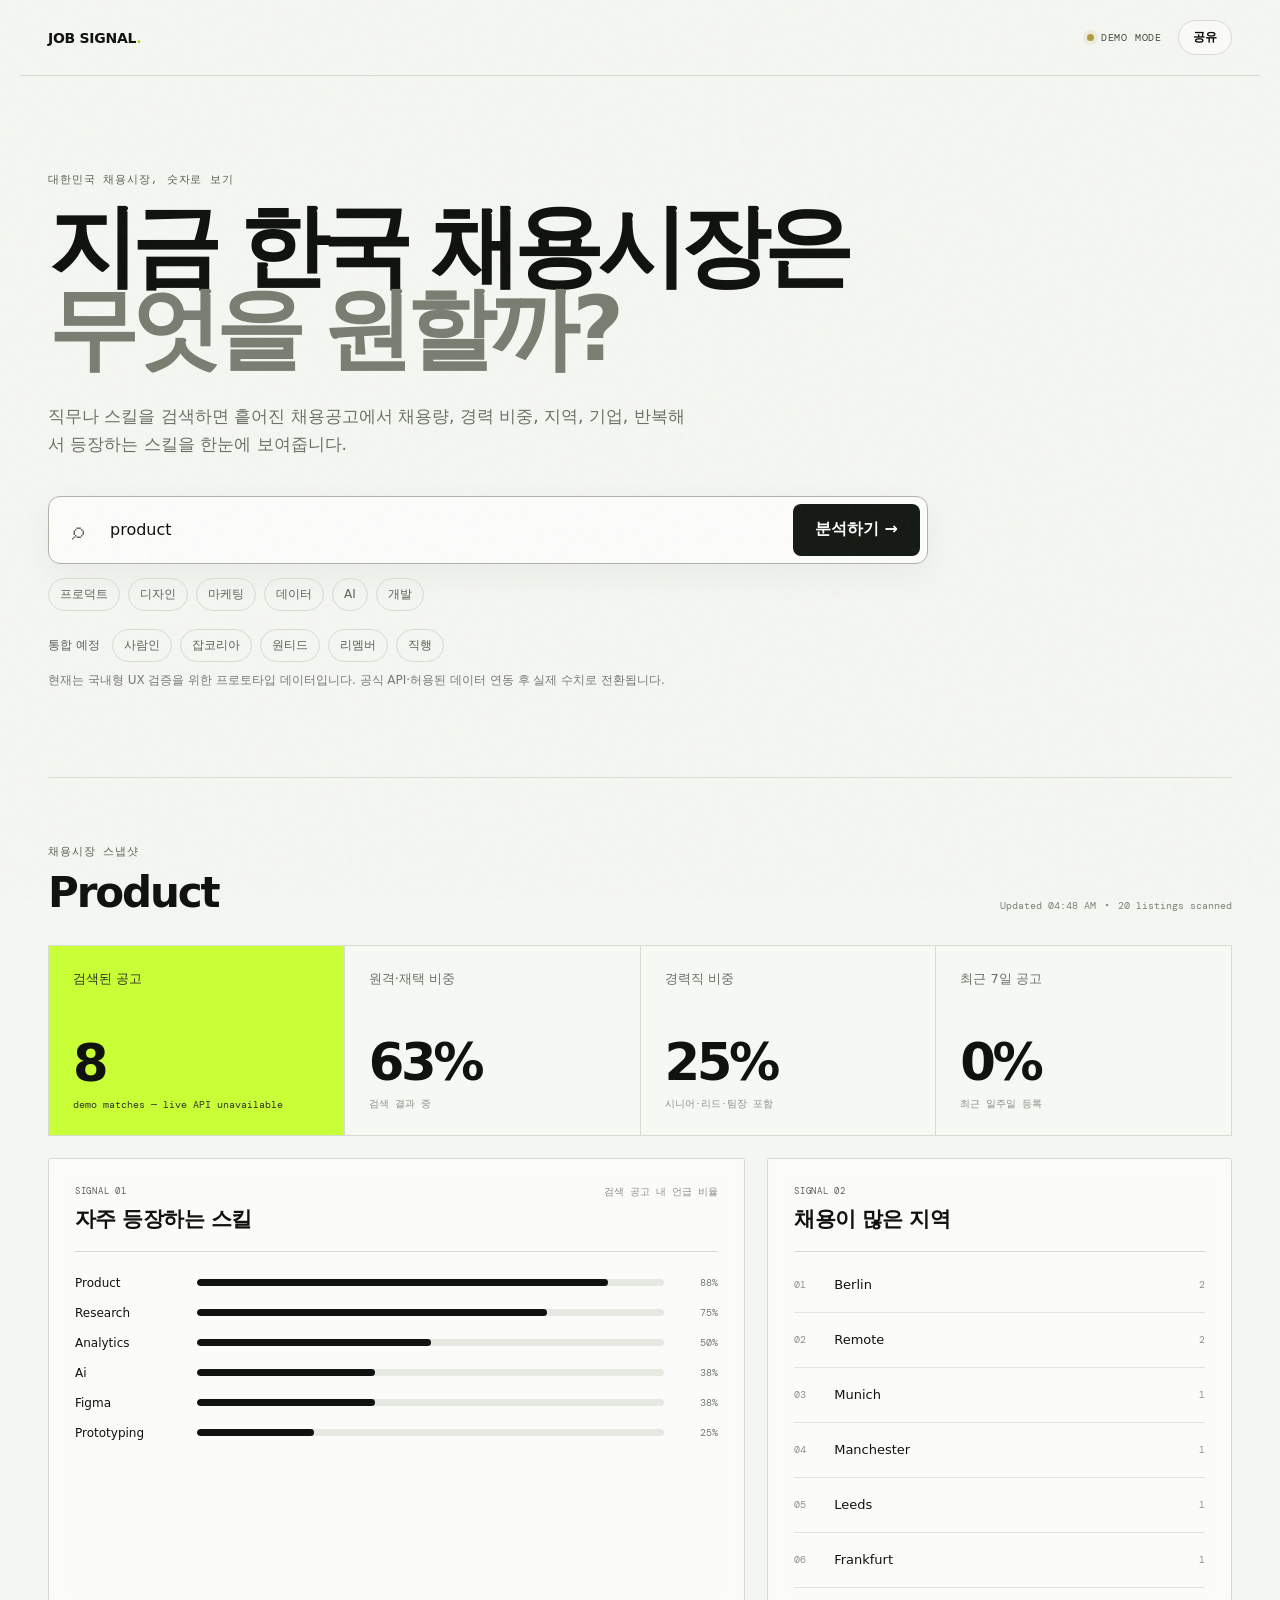
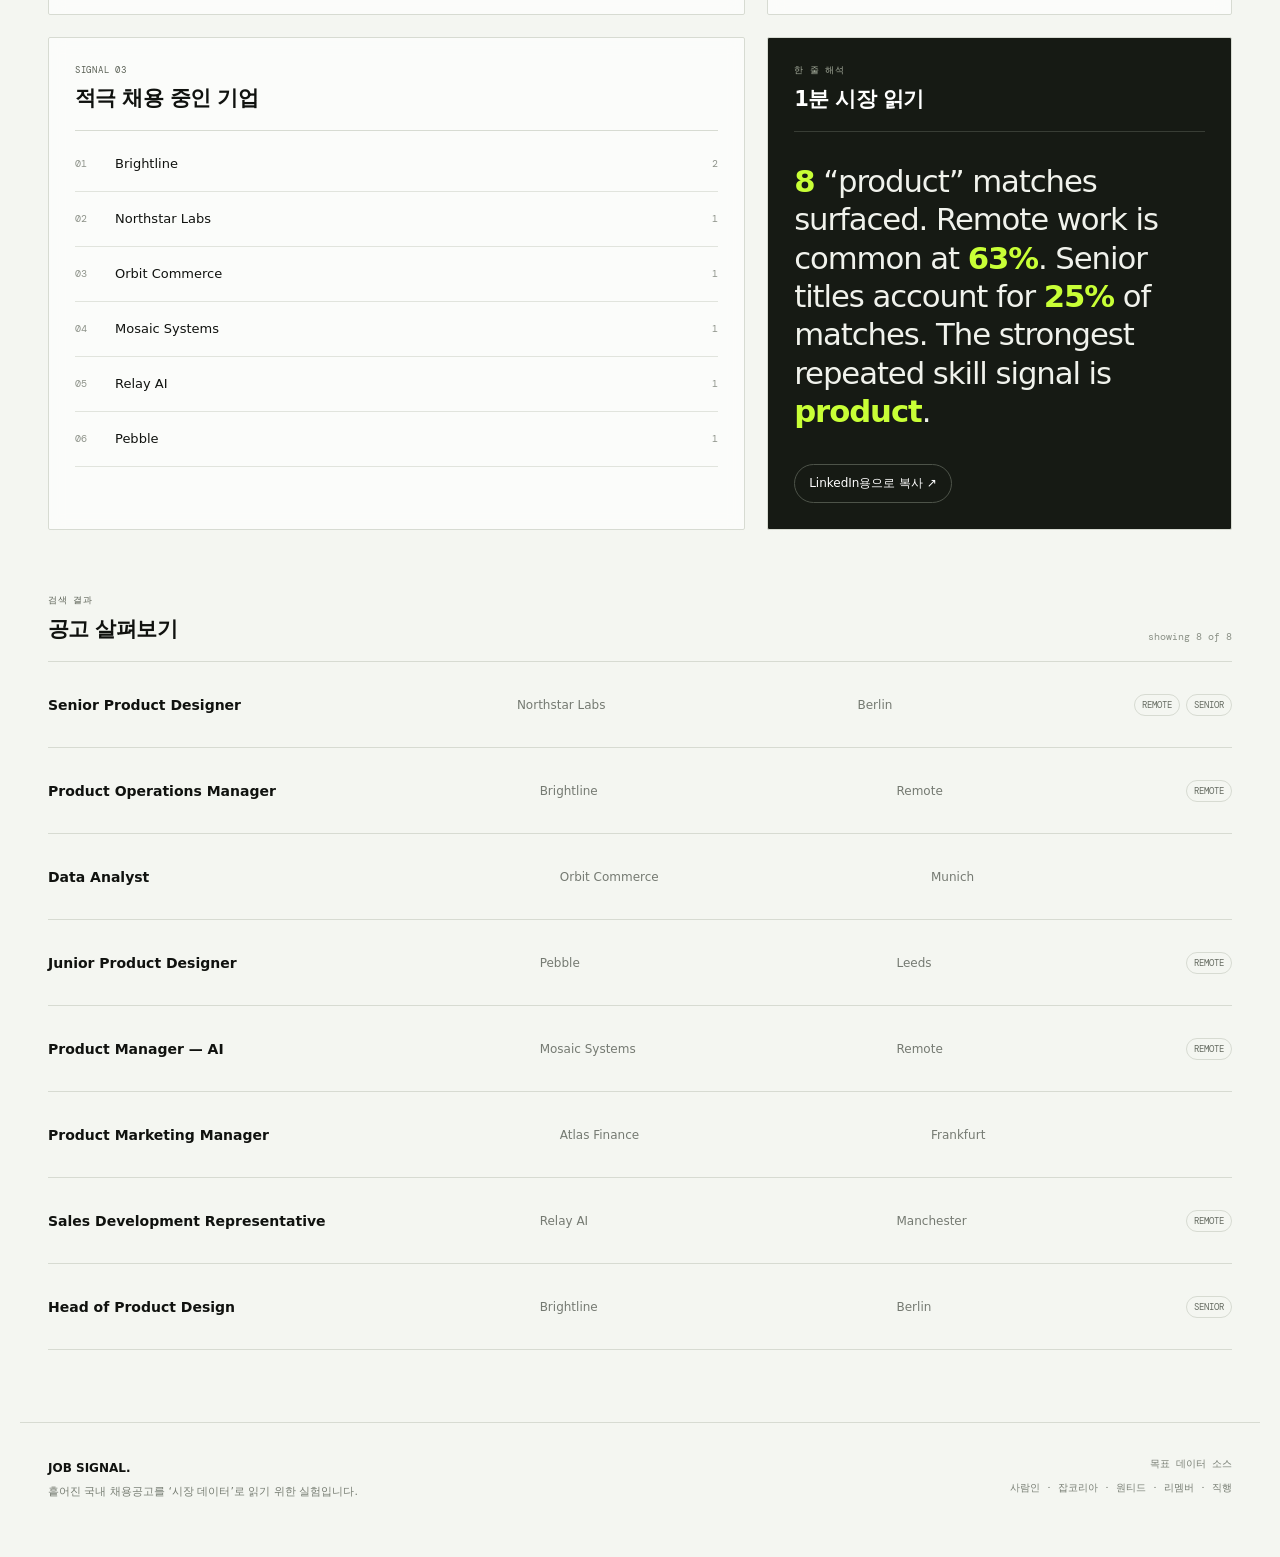
==== index.html @ 61ff9023 "한국 채용시장 중심 UI로 전환" ====
<!doctype html>
<html lang="ko">
<head>
  <meta charset="UTF-8" />
  <meta name="viewport" content="width=device-width, initial-scale=1.0" />
  <meta name="description" content="Job Signal은 흩어진 국내 채용공고를 분석해 직무별 채용량, 경력 비중, 주요 스킬과 채용 기업을 빠르게 보여주는 채용시장 데이터 서비스입니다." />
  <title>Job Signal — 국내 채용시장을 한눈에</title>
  <link rel="preconnect" href="https://fonts.googleapis.com">
  <link rel="preconnect" href="https://fonts.gstatic.com" crossorigin>
  <link href="https://fonts.googleapis.com/css2?family=DM+Mono:wght@400;500&family=Noto+Sans+KR:wght@400;500;600;700;800&display=swap" rel="stylesheet">
  <link rel="stylesheet" href="styles.css" />
</head>
<body>
  <div class="noise"></div>
  <header class="topbar">
    <a class="brand" href="#">JOB SIGNAL<span class="dot">.</span></a>
    <div class="top-actions">
      <span id="liveBadge" class="live-badge"><span class="pulse offline"></span>PROTOTYPE</span>
      <button id="shareTop" class="ghost-btn" type="button">공유</button>
    </div>
  </header>

  <main>
    <section class="hero">
      <p class="eyebrow">대한민국 채용시장, 숫자로 보기</p>
      <h1>지금 한국 채용시장은<br><span>무엇을 원할까?</span></h1>
      <p class="hero-copy">직무나 스킬을 검색하면 흩어진 채용공고에서 채용량, 경력 비중, 지역, 기업, 반복해서 등장하는 스킬을 한눈에 보여줍니다.</p>

      <form id="searchForm" class="search-shell">
        <div class="search-icon">⌕</div>
        <input id="queryInput" type="search" autocomplete="off" placeholder="예: 프로덕트 디자이너, 마케팅, AI, 백엔드…" aria-label="직무 또는 스킬 검색" />
        <button class="search-btn" type="submit">분석하기 →</button>
      </form>
      <div class="quick-searches" aria-label="추천 검색어">
        <button data-query="프로덕트">프로덕트</button>
        <button data-query="디자인">디자인</button>
        <button data-query="마케팅">마케팅</button>
        <button data-query="데이터">데이터</button>
        <button data-query="AI">AI</button>
        <button data-query="개발">개발</button>
      </div>

      <div class="quick-searches" style="margin-top:18px" aria-label="데이터 소스">
        <span style="font-size:12px; opacity:.65; align-self:center; margin-right:4px">통합 예정</span>
        <button type="button" disabled>사람인</button>
        <button type="button" disabled>잡코리아</button>
        <button type="button" disabled>원티드</button>
        <button type="button" disabled>리멤버</button>
        <button type="button" disabled>직행</button>
      </div>
      <p style="margin-top:10px;font-size:12px;opacity:.55">현재는 국내형 UX 검증을 위한 프로토타입 데이터입니다. 공식 API·허용된 데이터 연동 후 실제 수치로 전환됩니다.</p>
    </section>

    <section id="dashboard" class="dashboard hidden" aria-live="polite">
      <div class="results-heading">
        <div>
          <p class="eyebrow">채용시장 스냅샷</p>
          <h2 id="resultTitle">프로덕트</h2>
        </div>
        <div class="results-meta">
          <span id="updatedAt">방금 업데이트</span>
          <span>•</span>
          <span id="sourceCount">0개 공고 분석</span>
        </div>
      </div>

      <div class="stat-grid">
        <article class="stat-card hero-stat">
          <p>검색된 공고</p>
          <strong id="matchCount">0</strong>
          <span id="matchContext">프로토타입 데이터 기준</span>
        </article>
        <article class="stat-card">
          <p>원격·재택 비중</p>
          <strong id="remoteShare">0%</strong>
          <span>검색 결과 중</span>
        </article>
        <article class="stat-card">
          <p>경력직 비중</p>
          <strong id="seniorShare">0%</strong>
          <span>시니어·리드·팀장 포함</span>
        </article>
        <article class="stat-card">
          <p>최근 7일 공고</p>
          <strong id="freshShare">0%</strong>
          <span>최근 일주일 등록</span>
        </article>
      </div>

      <div class="insight-grid">
        <article class="panel skills-panel">
          <div class="panel-head">
            <div>
              <p class="panel-kicker">SIGNAL 01</p>
              <h3>자주 등장하는 스킬</h3>
            </div>
            <span class="panel-note">검색 공고 내 언급 비율</span>
          </div>
          <div id="skillsList" class="bars"></div>
        </article>

        <article class="panel">
          <div class="panel-head">
            <div>
              <p class="panel-kicker">SIGNAL 02</p>
              <h3>채용이 많은 지역</h3>
            </div>
          </div>
          <ol id="locationsList" class="rank-list"></ol>
        </article>

        <article class="panel">
          <div class="panel-head">
            <div>
              <p class="panel-kicker">SIGNAL 03</p>
              <h3>적극 채용 중인 기업</h3>
            </div>
          </div>
          <ol id="companiesList" class="rank-list"></ol>
        </article>

        <article class="panel takeaway-panel">
          <div class="panel-head">
            <div>
              <p class="panel-kicker">한 줄 해석</p>
              <h3>1분 시장 읽기</h3>
            </div>
          </div>
          <p id="takeaway" class="takeaway"></p>
          <button id="copyInsight" class="copy-btn" type="button">LinkedIn용으로 복사 ↗</button>
        </article>
      </div>

      <div class="job-list-wrap">
        <div class="panel-head jobs-head">
          <div>
            <p class="panel-kicker">검색 결과</p>
            <h3>공고 살펴보기</h3>
          </div>
          <span id="showingCount" class="panel-note"></span>
        </div>
        <div id="jobsList" class="jobs-list"></div>
      </div>
    </section>

    <section id="emptyState" class="empty-state hidden">
      <div class="empty-icon">∅</div>
      <h2>아직 뚜렷한 신호가 없어요.</h2>
      <p>‘프로덕트’, ‘디자인’, ‘마케팅’, ‘데이터’, ‘개발’, ‘AI’처럼 조금 더 넓은 키워드로 검색해보세요.</p>
    </section>

    <section id="loadingState" class="loading-state hidden">
      <div class="loader"></div>
      <p>채용시장을 읽는 중…</p>
    </section>
  </main>

  <footer>
    <div>
      <strong>JOB SIGNAL.</strong>
      <p>흩어진 국내 채용공고를 ‘시장 데이터’로 읽기 위한 실험입니다.</p>
    </div>
    <div class="source-note">
      <span>목표 데이터 소스</span>
      <span>사람인 · 잡코리아 · 원티드 · 리멤버 · 직행</span>
    </div>
  </footer>

  <div id="toast" class="toast" role="status">복사했어요</div>
  <script src="app.js"></script>
</body>
</html>
---- styles.css ----
:root {
  --bg: #f4f6f1;
  --ink: #10120f;
  --muted: #6c7168;
  --line: #d7dbd2;
  --card: rgba(255,255,255,.64);
  --accent: #c8ff36;
  --accent-2: #a9de20;
  --dark: #161a14;
}

* { box-sizing: border-box; }
html { scroll-behavior: smooth; }
body {
  margin: 0;
  background: var(--bg);
  color: var(--ink);
  font-family: Inter, system-ui, -apple-system, BlinkMacSystemFont, "Segoe UI", sans-serif;
  min-height: 100vh;
}
button, input { font: inherit; }
button { cursor: pointer; }
a { color: inherit; }

.noise {
  pointer-events: none;
  position: fixed;
  inset: 0;
  opacity: .025;
  z-index: 20;
  background-image: url("data:image/svg+xml,%3Csvg viewBox='0 0 160 160' xmlns='http://www.w3.org/2000/svg'%3E%3Cfilter id='n'%3E%3CfeTurbulence type='fractalNoise' baseFrequency='.9' numOctaves='4' stitchTiles='stitch'/%3E%3C/filter%3E%3Crect width='100%25' height='100%25' filter='url(%23n)' opacity='.8'/%3E%3C/svg%3E");
}

.topbar {
  height: 76px;
  display: flex;
  align-items: center;
  justify-content: space-between;
  max-width: 1240px;
  margin: 0 auto;
  padding: 0 28px;
  border-bottom: 1px solid var(--line);
}
.brand { text-decoration: none; font-size: 14px; font-weight: 800; letter-spacing: -.02em; }
.dot { color: var(--accent-2); }
.top-actions { display: flex; align-items: center; gap: 16px; }
.live-badge {
  font-family: "DM Mono", monospace;
  font-size: 10px;
  letter-spacing: .08em;
  display: flex;
  align-items: center;
  gap: 7px;
  color: #43483f;
}
.pulse { width: 7px; height: 7px; border-radius: 50%; background: #46a83a; box-shadow: 0 0 0 4px rgba(70,168,58,.12); }
.pulse.offline { background: #b29b44; box-shadow: 0 0 0 4px rgba(178,155,68,.12); }
.ghost-btn { border: 1px solid var(--line); background: rgba(255,255,255,.55); border-radius: 999px; padding: 8px 14px; font-size: 12px; font-weight: 600; }
.ghost-btn:hover { background: #fff; }

main { max-width: 1240px; margin: 0 auto; padding: 0 28px 72px; }
.hero { padding: 96px 0 76px; border-bottom: 1px solid var(--line); }
.eyebrow, .panel-kicker {
  font-family: "DM Mono", monospace;
  font-size: 11px;
  letter-spacing: .08em;
  margin: 0 0 18px;
  color: #5a6055;
}
.hero h1 { font-size: clamp(54px, 7vw, 98px); line-height: .93; letter-spacing: -.075em; max-width: 900px; margin: 0; font-weight: 700; }
.hero h1 span { color: #787e72; }
.hero-copy { max-width: 650px; font-size: 17px; line-height: 1.65; color: var(--muted); margin: 30px 0 38px; }
.search-shell {
  display: grid;
  grid-template-columns: 44px 1fr auto;
  align-items: center;
  max-width: 880px;
  min-height: 68px;
  border: 1px solid #aeb4a8;
  background: rgba(255,255,255,.72);
  border-radius: 12px;
  padding: 7px;
  box-shadow: 0 12px 34px rgba(44,54,37,.05);
}
.search-icon { display: grid; place-items: center; font-size: 24px; color: #646a60; }
.search-shell input { border: 0; outline: 0; background: transparent; min-width: 0; padding: 0 10px; font-size: 16px; color: var(--ink); }
.search-shell input::placeholder { color: #8d9289; }
.search-btn { border: 0; background: var(--dark); color: white; min-height: 52px; padding: 0 22px; border-radius: 8px; font-weight: 700; transition: transform .15s ease, background .15s ease; }
.search-btn:hover { transform: translateY(-1px); background: #000; }
.quick-searches { display: flex; flex-wrap: wrap; gap: 8px; margin-top: 14px; }
.quick-searches button { border: 1px solid var(--line); background: transparent; border-radius: 999px; padding: 7px 11px; color: #5d6259; font-size: 12px; }
.quick-searches button:hover { background: white; color: var(--ink); }

.dashboard { padding-top: 66px; }
.results-heading { display: flex; align-items: flex-end; justify-content: space-between; gap: 24px; margin-bottom: 28px; }
.results-heading .eyebrow { margin-bottom: 9px; }
.results-heading h2 { margin: 0; font-size: 42px; letter-spacing: -.05em; text-transform: capitalize; }
.results-meta { display: flex; gap: 8px; font-family: "DM Mono", monospace; font-size: 10px; color: #7d8278; padding-bottom: 5px; }

.stat-grid { display: grid; grid-template-columns: repeat(4, 1fr); border-top: 1px solid var(--line); border-left: 1px solid var(--line); }
.stat-card { min-height: 190px; border-right: 1px solid var(--line); border-bottom: 1px solid var(--line); padding: 24px; display: flex; flex-direction: column; background: rgba(255,255,255,.18); }
.stat-card p { margin: 0; color: #6b7067; font-size: 13px; }
.stat-card strong { margin-top: auto; font-size: clamp(42px, 4vw, 62px); line-height: .9; letter-spacing: -.065em; }
.stat-card span { margin-top: 12px; color: #8b9086; font-family: "DM Mono", monospace; font-size: 10px; }
.hero-stat { background: var(--accent); }
.hero-stat p, .hero-stat span { color: #30352d; }

.insight-grid { display: grid; grid-template-columns: 1.2fr .8fr; margin-top: 22px; gap: 22px; }
.panel { border: 1px solid var(--line); background: var(--card); min-height: 410px; padding: 26px; border-radius: 2px; backdrop-filter: blur(8px); }
.panel-head { display: flex; justify-content: space-between; align-items: flex-start; gap: 16px; border-bottom: 1px solid var(--line); padding-bottom: 18px; }
.panel-kicker { margin-bottom: 8px; font-size: 9px; }
.panel h3, .job-list-wrap h3 { margin: 0; font-size: 21px; letter-spacing: -.03em; }
.panel-note { color: #8a9086; font-size: 10px; font-family: "DM Mono", monospace; text-align: right; }
.bars { display: grid; gap: 16px; padding-top: 24px; }
.bar-row { display: grid; grid-template-columns: 110px 1fr 42px; gap: 12px; align-items: center; }
.bar-label { font-size: 12px; text-transform: capitalize; white-space: nowrap; overflow: hidden; text-overflow: ellipsis; }
.bar-track { height: 7px; background: #e6e9e2; overflow: hidden; border-radius: 99px; }
.bar-fill { height: 100%; background: var(--ink); border-radius: inherit; transform-origin: left; animation: grow .65s ease both; }
.bar-value { text-align: right; font-family: "DM Mono", monospace; font-size: 10px; color: #737970; }
@keyframes grow { from { transform: scaleX(0); } to { transform: scaleX(1); } }
.rank-list { list-style: none; padding: 6px 0 0; margin: 0; }
.rank-list li { display: grid; grid-template-columns: 30px 1fr auto; align-items: center; gap: 10px; min-height: 55px; border-bottom: 1px solid #e1e4dd; font-size: 13px; }
.rank-no, .rank-count { font-family: "DM Mono", monospace; font-size: 10px; color: #8d9289; }
.takeaway-panel { background: var(--dark); color: white; }
.takeaway-panel .panel-head { border-color: #383d35; }
.takeaway-panel .panel-kicker { color: #a8af9f; }
.takeaway { font-size: clamp(22px, 2.4vw, 34px); line-height: 1.25; letter-spacing: -.035em; margin: 30px 0 34px; color: #f0f2ec; }
.takeaway strong { color: var(--accent); font-weight: 600; }
.copy-btn { border: 1px solid #4d5349; color: white; background: transparent; border-radius: 999px; padding: 10px 14px; font-size: 12px; }
.copy-btn:hover { border-color: var(--accent); color: var(--accent); }

.job-list-wrap { margin-top: 64px; }
.jobs-head { align-items: flex-end; }
.jobs-list { display: grid; }
.job-row { display: grid; grid-template-columns: 1.4fr 1fr .8fr auto; gap: 20px; align-items: center; min-height: 86px; border-bottom: 1px solid var(--line); text-decoration: none; transition: padding .15s ease, background .15s ease; }
.job-row:hover { padding: 0 10px; background: rgba(255,255,255,.5); }
.job-title { font-size: 14px; font-weight: 650; }
.job-company, .job-location { color: #757a72; font-size: 12px; }
.job-tags { display: flex; justify-content: flex-end; gap: 6px; flex-wrap: wrap; }
.tag { font-family: "DM Mono", monospace; font-size: 9px; border: 1px solid var(--line); padding: 4px 7px; border-radius: 999px; color: #666c62; }

.loading-state, .empty-state { min-height: 380px; display: grid; place-items: center; align-content: center; text-align: center; gap: 10px; }
.loader { width: 28px; height: 28px; border: 2px solid #d7dbd2; border-top-color: var(--ink); border-radius: 50%; animation: spin .8s linear infinite; }
@keyframes spin { to { transform: rotate(360deg); } }
.loading-state p, .empty-state p { color: var(--muted); }
.empty-state h2 { margin: 6px 0 0; letter-spacing: -.04em; }
.empty-icon { width: 48px; height: 48px; border: 1px solid var(--line); display: grid; place-items: center; border-radius: 50%; color: #7c8278; }
.hidden { display: none !important; }

footer { max-width: 1240px; margin: 0 auto; padding: 34px 28px 58px; border-top: 1px solid var(--line); display: flex; justify-content: space-between; gap: 30px; color: #777d73; }
footer strong { font-size: 12px; color: var(--ink); }
footer p { margin: 8px 0 0; font-size: 11px; }
.source-note { display: grid; text-align: right; gap: 5px; font-size: 10px; }
.source-note span { font-family: "DM Mono", monospace; }
.source-note a { text-decoration: none; color: var(--ink); }
.toast { position: fixed; left: 50%; bottom: 24px; transform: translate(-50%, 20px); background: var(--dark); color: white; padding: 10px 14px; border-radius: 999px; font-size: 11px; opacity: 0; pointer-events: none; transition: .2s ease; z-index: 30; }
.toast.show { opacity: 1; transform: translate(-50%, 0); }

@media (max-width: 900px) {
  .hero { padding-top: 68px; }
  .stat-grid { grid-template-columns: repeat(2, 1fr); }
  .insight-grid { grid-template-columns: 1fr; }
  .job-row { grid-template-columns: 1fr .8fr; padding: 16px 0; }
  .job-location { display: none; }
}
@media (max-width: 600px) {
  .topbar, main, footer { padding-left: 18px; padding-right: 18px; }
  .topbar { height: 64px; }
  .live-badge { display: none; }
  .hero { padding: 58px 0 54px; }
  .hero h1 { font-size: 50px; }
  .hero-copy { font-size: 14px; }
  .search-shell { grid-template-columns: 36px 1fr; padding: 7px; }
  .search-btn { grid-column: 1 / -1; margin-top: 5px; }
  .results-heading { align-items: flex-start; flex-direction: column; }
  .results-meta { flex-wrap: wrap; }
  .stat-card { min-height: 150px; padding: 18px; }
  .stat-card strong { font-size: 42px; }
  .panel { padding: 20px; min-height: auto; }
  .bar-row { grid-template-columns: 88px 1fr 34px; }
  .job-row { grid-template-columns: 1fr; gap: 6px; }
  .job-tags { justify-content: flex-start; }
  footer { flex-direction: column; }
  .source-note { text-align: left; }
}
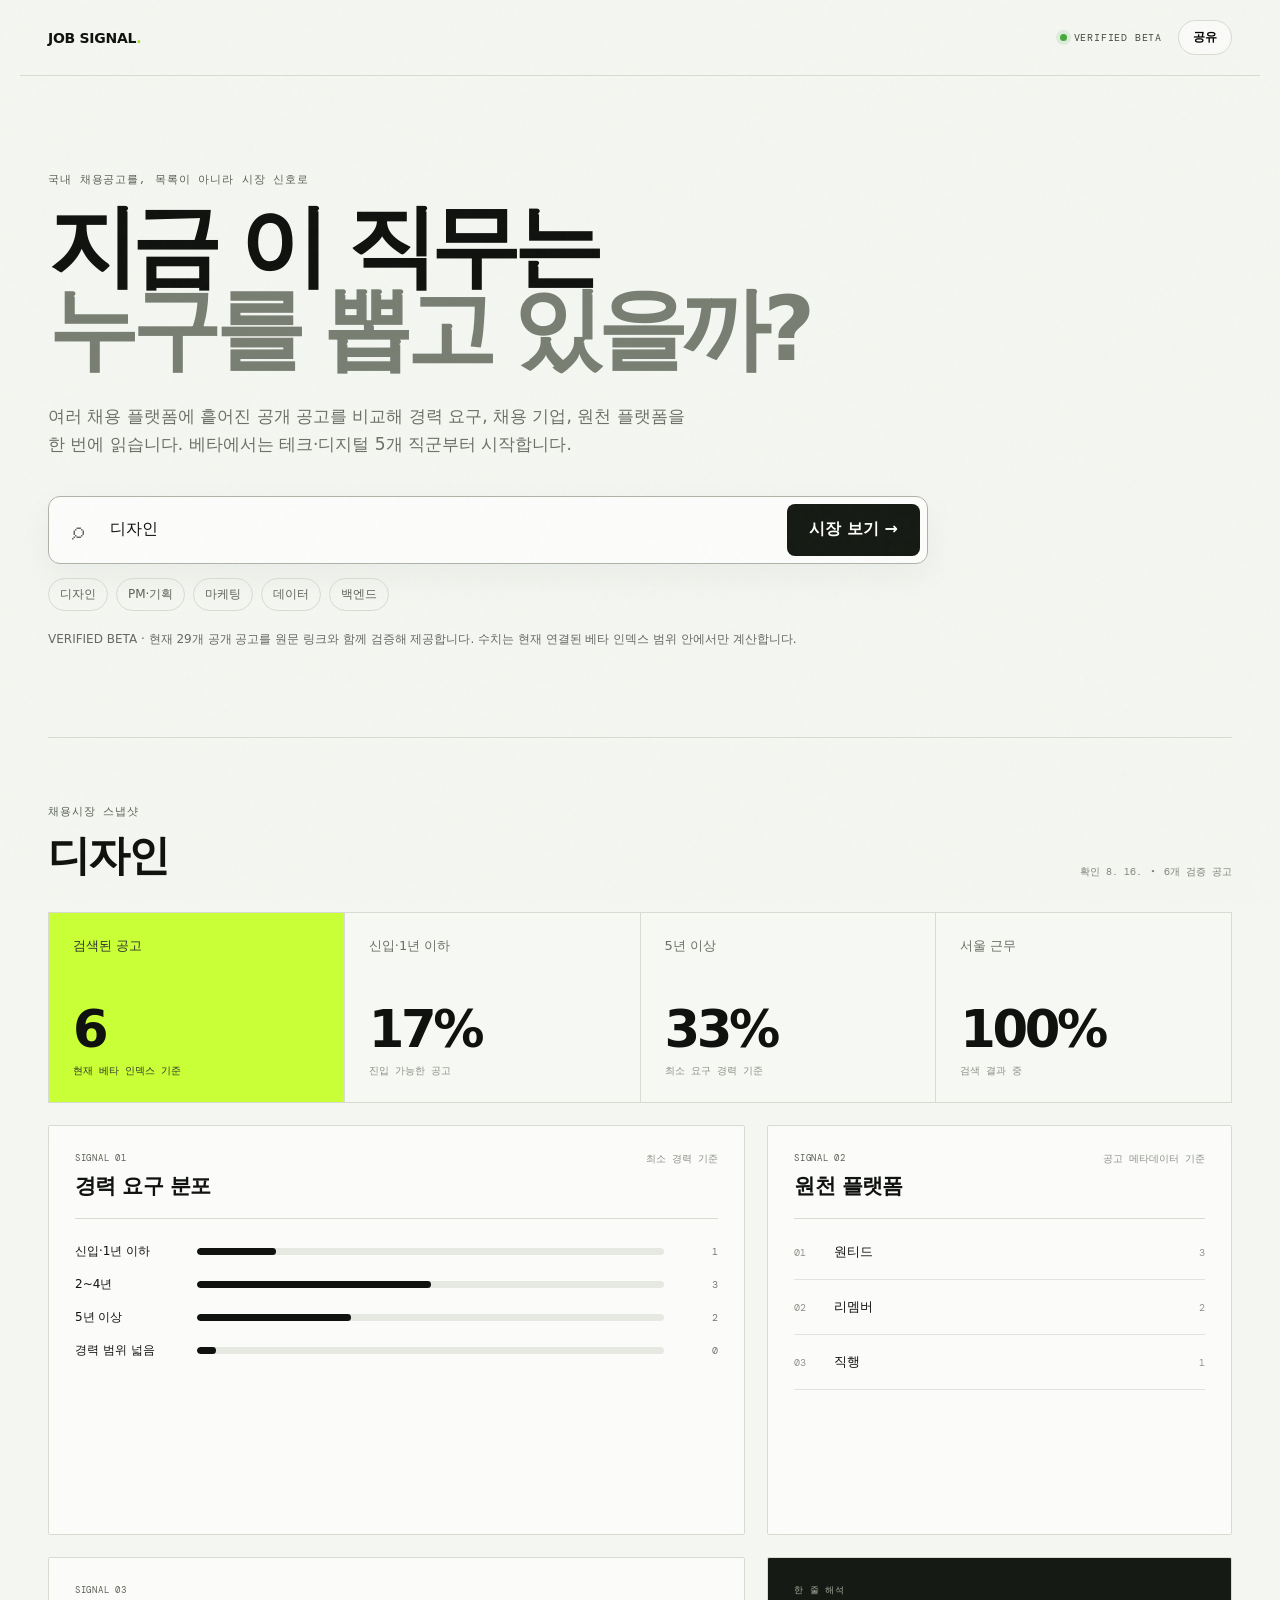
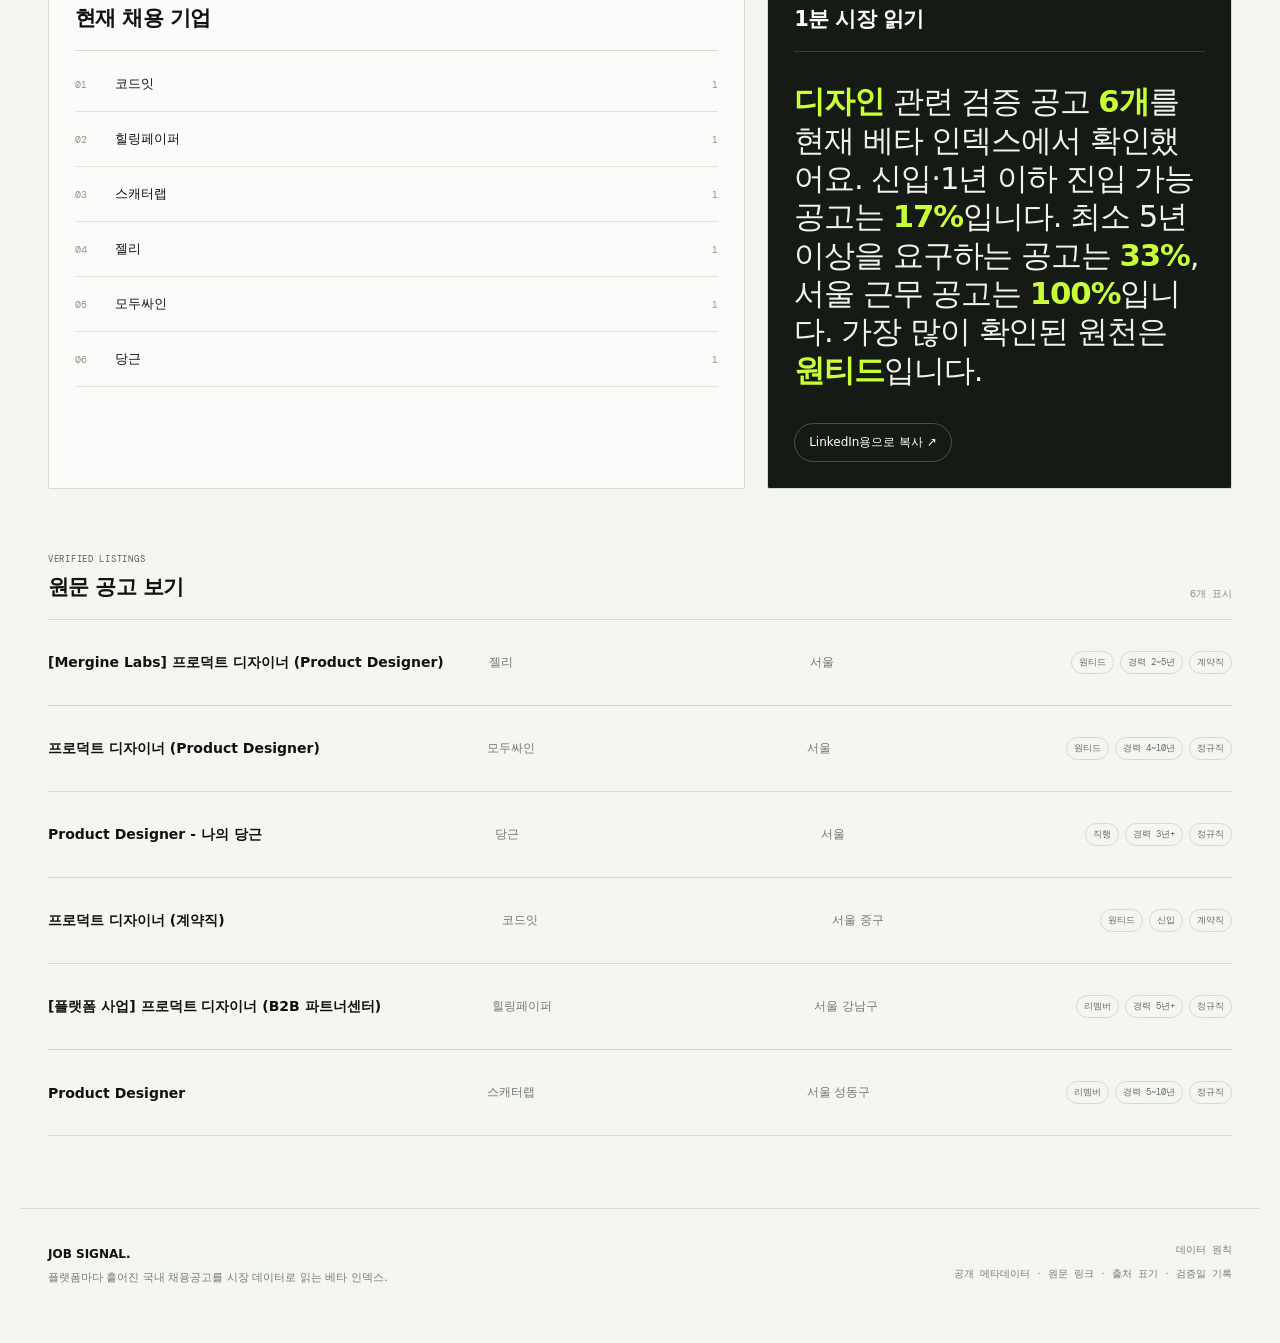
==== commit 225fd45c: "Polish Korean beta positioning and trustworthy market metrics" ====
--- a/index.html
+++ b/index.html
@@ -3,8 +3,10 @@
 <head>
   <meta charset="UTF-8" />
   <meta name="viewport" content="width=device-width, initial-scale=1.0" />
-  <meta name="description" content="Job Signal은 흩어진 국내 채용공고를 분석해 직무별 채용량, 경력 비중, 주요 스킬과 채용 기업을 빠르게 보여주는 채용시장 데이터 서비스입니다." />
-  <title>Job Signal — 국내 채용시장을 한눈에</title>
+  <meta name="description" content="Job Signal은 흩어진 국내 채용공고를 한 번에 비교해 직무별 경력 요구, 채용 기업, 원천 플랫폼을 빠르게 보여주는 채용시장 베타 인덱스입니다." />
+  <meta property="og:title" content="Job Signal — 국내 채용공고를 시장 신호로" />
+  <meta property="og:description" content="플랫폼마다 흩어진 국내 채용공고를 한 번에 비교해보세요." />
+  <title>Job Signal — 국내 채용공고를 시장 신호로</title>
   <link rel="preconnect" href="https://fonts.googleapis.com">
   <link rel="preconnect" href="https://fonts.gstatic.com" crossorigin>
   <link href="https://fonts.googleapis.com/css2?family=DM+Mono:wght@400;500&family=Noto+Sans+KR:wght@400;500;600;700;800&display=swap" rel="stylesheet">
@@ -13,54 +15,48 @@
 <body>
   <div class="noise"></div>
   <header class="topbar">
-    <a class="brand" href="#">JOB SIGNAL<span class="dot">.</span></a>
+    <a class="brand" href="./">JOB SIGNAL<span class="dot">.</span></a>
     <div class="top-actions">
-      <span id="liveBadge" class="live-badge"><span class="pulse offline"></span>PROTOTYPE</span>
+      <span id="liveBadge" class="live-badge"><span class="pulse"></span>VERIFIED BETA</span>
       <button id="shareTop" class="ghost-btn" type="button">공유</button>
     </div>
   </header>
 
   <main>
     <section class="hero">
-      <p class="eyebrow">대한민국 채용시장, 숫자로 보기</p>
-      <h1>지금 한국 채용시장은<br><span>무엇을 원할까?</span></h1>
-      <p class="hero-copy">직무나 스킬을 검색하면 흩어진 채용공고에서 채용량, 경력 비중, 지역, 기업, 반복해서 등장하는 스킬을 한눈에 보여줍니다.</p>
+      <p class="eyebrow">국내 채용공고를, 목록이 아니라 시장 신호로</p>
+      <h1>지금 이 직무는<br><span>누구를 뽑고 있을까?</span></h1>
+      <p class="hero-copy">여러 채용 플랫폼에 흩어진 공개 공고를 비교해 경력 요구, 채용 기업, 원천 플랫폼을 한 번에 읽습니다. 베타에서는 테크·디지털 5개 직군부터 시작합니다.</p>
 
       <form id="searchForm" class="search-shell">
         <div class="search-icon">⌕</div>
-        <input id="queryInput" type="search" autocomplete="off" placeholder="예: 프로덕트 디자이너, 마케팅, AI, 백엔드…" aria-label="직무 또는 스킬 검색" />
-        <button class="search-btn" type="submit">분석하기 →</button>
+        <input id="queryInput" type="search" autocomplete="off" placeholder="예: 프로덕트 디자이너, PM, 마케팅, 데이터, 백엔드…" aria-label="직무 검색" />
+        <button class="search-btn" type="submit">시장 보기 →</button>
       </form>
+
       <div class="quick-searches" aria-label="추천 검색어">
-        <button data-query="프로덕트">프로덕트</button>
         <button data-query="디자인">디자인</button>
+        <button data-query="PM">PM·기획</button>
         <button data-query="마케팅">마케팅</button>
         <button data-query="데이터">데이터</button>
-        <button data-query="AI">AI</button>
-        <button data-query="개발">개발</button>
+        <button data-query="백엔드">백엔드</button>
       </div>
 
-      <div class="quick-searches" style="margin-top:18px" aria-label="데이터 소스">
-        <span style="font-size:12px; opacity:.65; align-self:center; margin-right:4px">통합 예정</span>
-        <button type="button" disabled>사람인</button>
-        <button type="button" disabled>잡코리아</button>
-        <button type="button" disabled>원티드</button>
-        <button type="button" disabled>리멤버</button>
-        <button type="button" disabled>직행</button>
-      </div>
-      <p style="margin-top:10px;font-size:12px;opacity:.55">현재는 국내형 UX 검증을 위한 프로토타입 데이터입니다. 공식 API·허용된 데이터 연동 후 실제 수치로 전환됩니다.</p>
+      <p style="margin-top:18px;font-size:12px;opacity:.62;line-height:1.7">
+        VERIFIED BETA · 현재 29개 공개 공고를 원문 링크와 함께 검증해 제공합니다. 수치는 현재 연결된 베타 인덱스 범위 안에서만 계산합니다.
+      </p>
     </section>
 
     <section id="dashboard" class="dashboard hidden" aria-live="polite">
       <div class="results-heading">
         <div>
           <p class="eyebrow">채용시장 스냅샷</p>
-          <h2 id="resultTitle">프로덕트</h2>
+          <h2 id="resultTitle">디자인</h2>
         </div>
         <div class="results-meta">
-          <span id="updatedAt">방금 업데이트</span>
+          <span id="updatedAt">방금 확인</span>
           <span>•</span>
-          <span id="sourceCount">0개 공고 분석</span>
+          <span id="sourceCount">0개 검증 공고</span>
         </div>
       </div>
 
@@ -68,22 +64,22 @@
         <article class="stat-card hero-stat">
           <p>검색된 공고</p>
           <strong id="matchCount">0</strong>
-          <span id="matchContext">프로토타입 데이터 기준</span>
+          <span id="matchContext">현재 베타 인덱스 기준</span>
         </article>
         <article class="stat-card">
-          <p>원격·재택 비중</p>
+          <p>신입·1년 이하</p>
           <strong id="remoteShare">0%</strong>
-          <span>검색 결과 중</span>
+          <span>진입 가능한 공고</span>
         </article>
         <article class="stat-card">
-          <p>경력직 비중</p>
+          <p>5년 이상</p>
           <strong id="seniorShare">0%</strong>
-          <span>시니어·리드·팀장 포함</span>
+          <span>최소 요구 경력 기준</span>
         </article>
         <article class="stat-card">
-          <p>최근 7일 공고</p>
+          <p>서울 근무</p>
           <strong id="freshShare">0%</strong>
-          <span>최근 일주일 등록</span>
+          <span>검색 결과 중</span>
         </article>
       </div>
 
@@ -92,9 +88,9 @@
           <div class="panel-head">
             <div>
               <p class="panel-kicker">SIGNAL 01</p>
-              <h3>자주 등장하는 스킬</h3>
+              <h3>경력 요구 분포</h3>
             </div>
-            <span class="panel-note">검색 공고 내 언급 비율</span>
+            <span class="panel-note">최소 경력 기준</span>
           </div>
           <div id="skillsList" class="bars"></div>
         </article>
@@ -103,8 +99,9 @@
           <div class="panel-head">
             <div>
               <p class="panel-kicker">SIGNAL 02</p>
-              <h3>채용이 많은 지역</h3>
+              <h3>원천 플랫폼</h3>
             </div>
+            <span class="panel-note">공고 메타데이터 기준</span>
           </div>
           <ol id="locationsList" class="rank-list"></ol>
         </article>
@@ -113,7 +110,7 @@
           <div class="panel-head">
             <div>
               <p class="panel-kicker">SIGNAL 03</p>
-              <h3>적극 채용 중인 기업</h3>
+              <h3>현재 채용 기업</h3>
             </div>
           </div>
           <ol id="companiesList" class="rank-list"></ol>
@@ -134,8 +131,8 @@
       <div class="job-list-wrap">
         <div class="panel-head jobs-head">
           <div>
-            <p class="panel-kicker">검색 결과</p>
-            <h3>공고 살펴보기</h3>
+            <p class="panel-kicker">VERIFIED LISTINGS</p>
+            <h3>원문 공고 보기</h3>
           </div>
           <span id="showingCount" class="panel-note"></span>
         </div>
@@ -145,28 +142,28 @@
 
     <section id="emptyState" class="empty-state hidden">
       <div class="empty-icon">∅</div>
-      <h2>아직 뚜렷한 신호가 없어요.</h2>
-      <p>‘프로덕트’, ‘디자인’, ‘마케팅’, ‘데이터’, ‘개발’, ‘AI’처럼 조금 더 넓은 키워드로 검색해보세요.</p>
+      <h2>아직 베타 인덱스에 없는 검색어예요.</h2>
+      <p>현재는 ‘디자인’, ‘PM’, ‘마케팅’, ‘데이터’, ‘백엔드’를 우선 지원합니다. 범위는 계속 확장 중입니다.</p>
     </section>
 
     <section id="loadingState" class="loading-state hidden">
       <div class="loader"></div>
-      <p>채용시장을 읽는 중…</p>
+      <p>공고를 비교하는 중…</p>
     </section>
   </main>
 
   <footer>
     <div>
       <strong>JOB SIGNAL.</strong>
-      <p>흩어진 국내 채용공고를 ‘시장 데이터’로 읽기 위한 실험입니다.</p>
+      <p>플랫폼마다 흩어진 국내 채용공고를 시장 데이터로 읽는 베타 인덱스.</p>
     </div>
     <div class="source-note">
-      <span>목표 데이터 소스</span>
-      <span>사람인 · 잡코리아 · 원티드 · 리멤버 · 직행</span>
+      <span>데이터 원칙</span>
+      <span>공개 메타데이터 · 원문 링크 · 출처 표기 · 검증일 기록</span>
     </div>
   </footer>
 
   <div id="toast" class="toast" role="status">복사했어요</div>
   <script src="app.js"></script>
 </body>
-</html>
+</html>
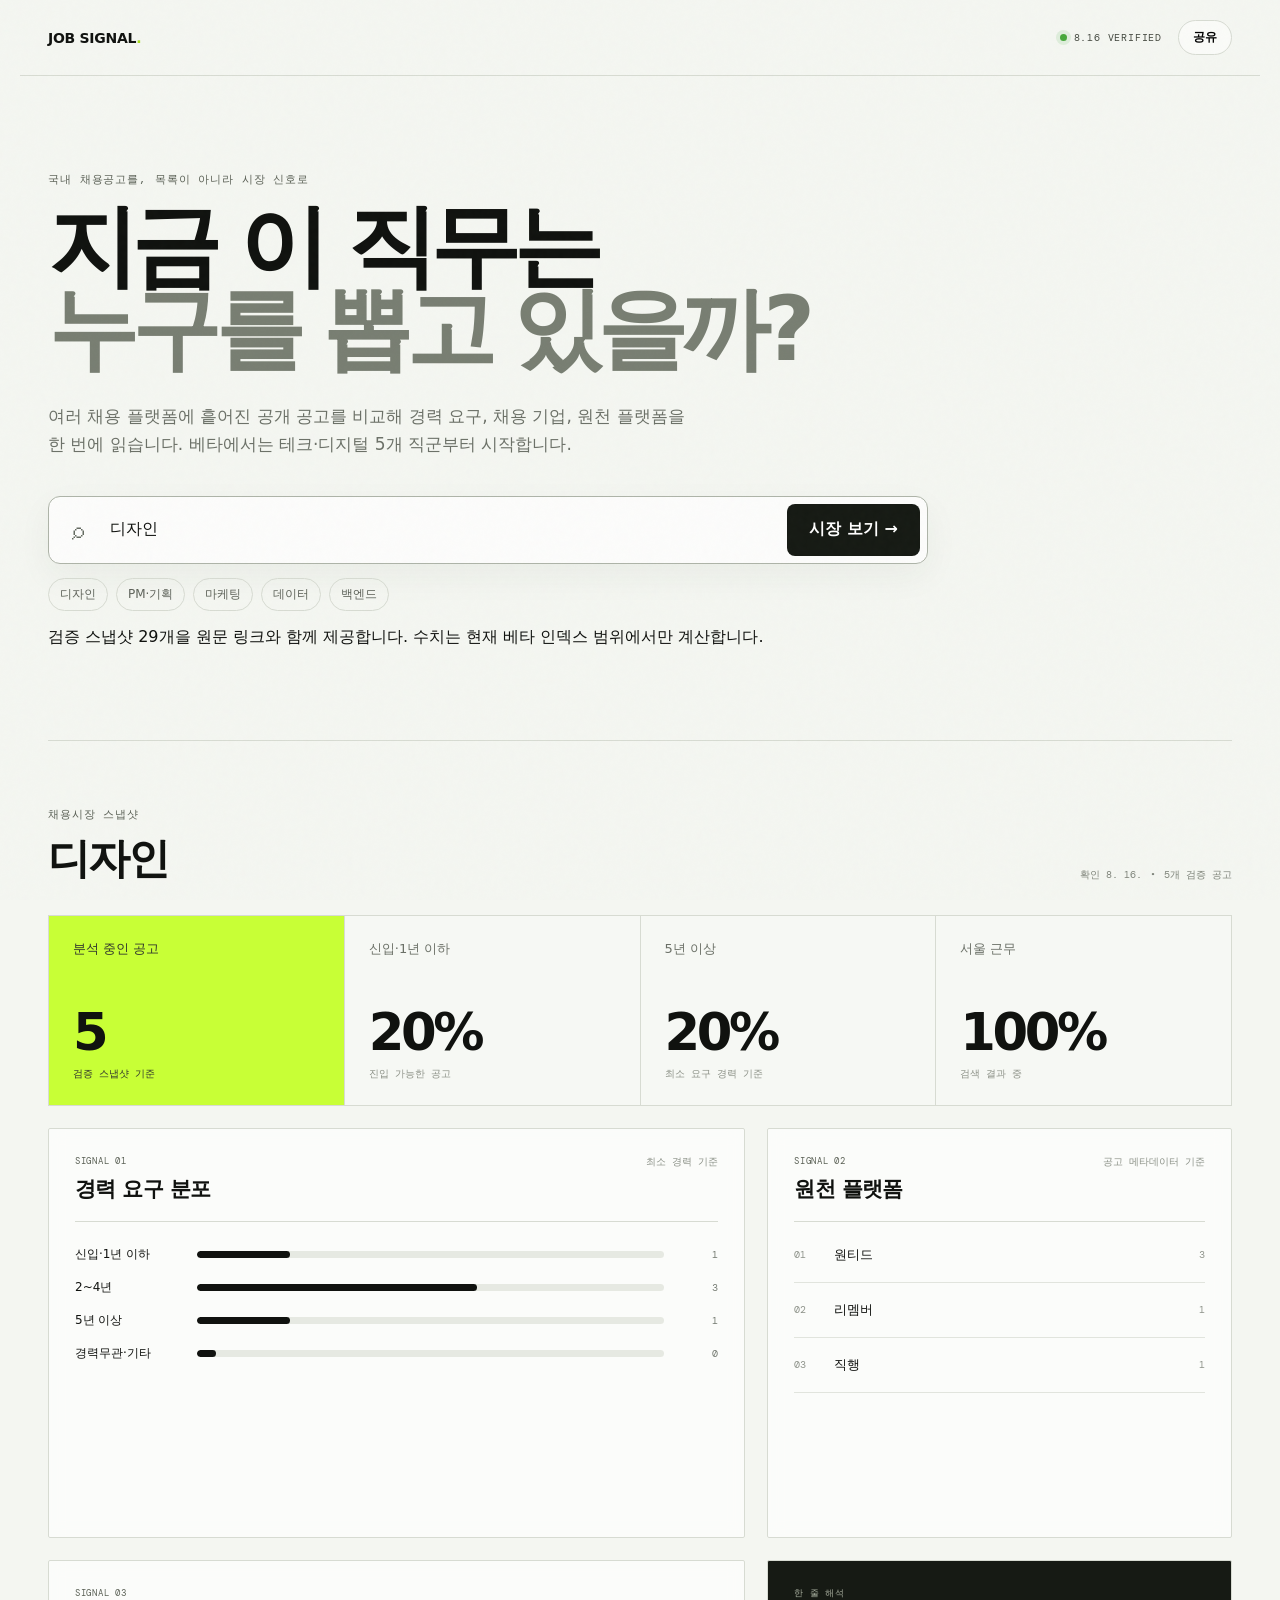
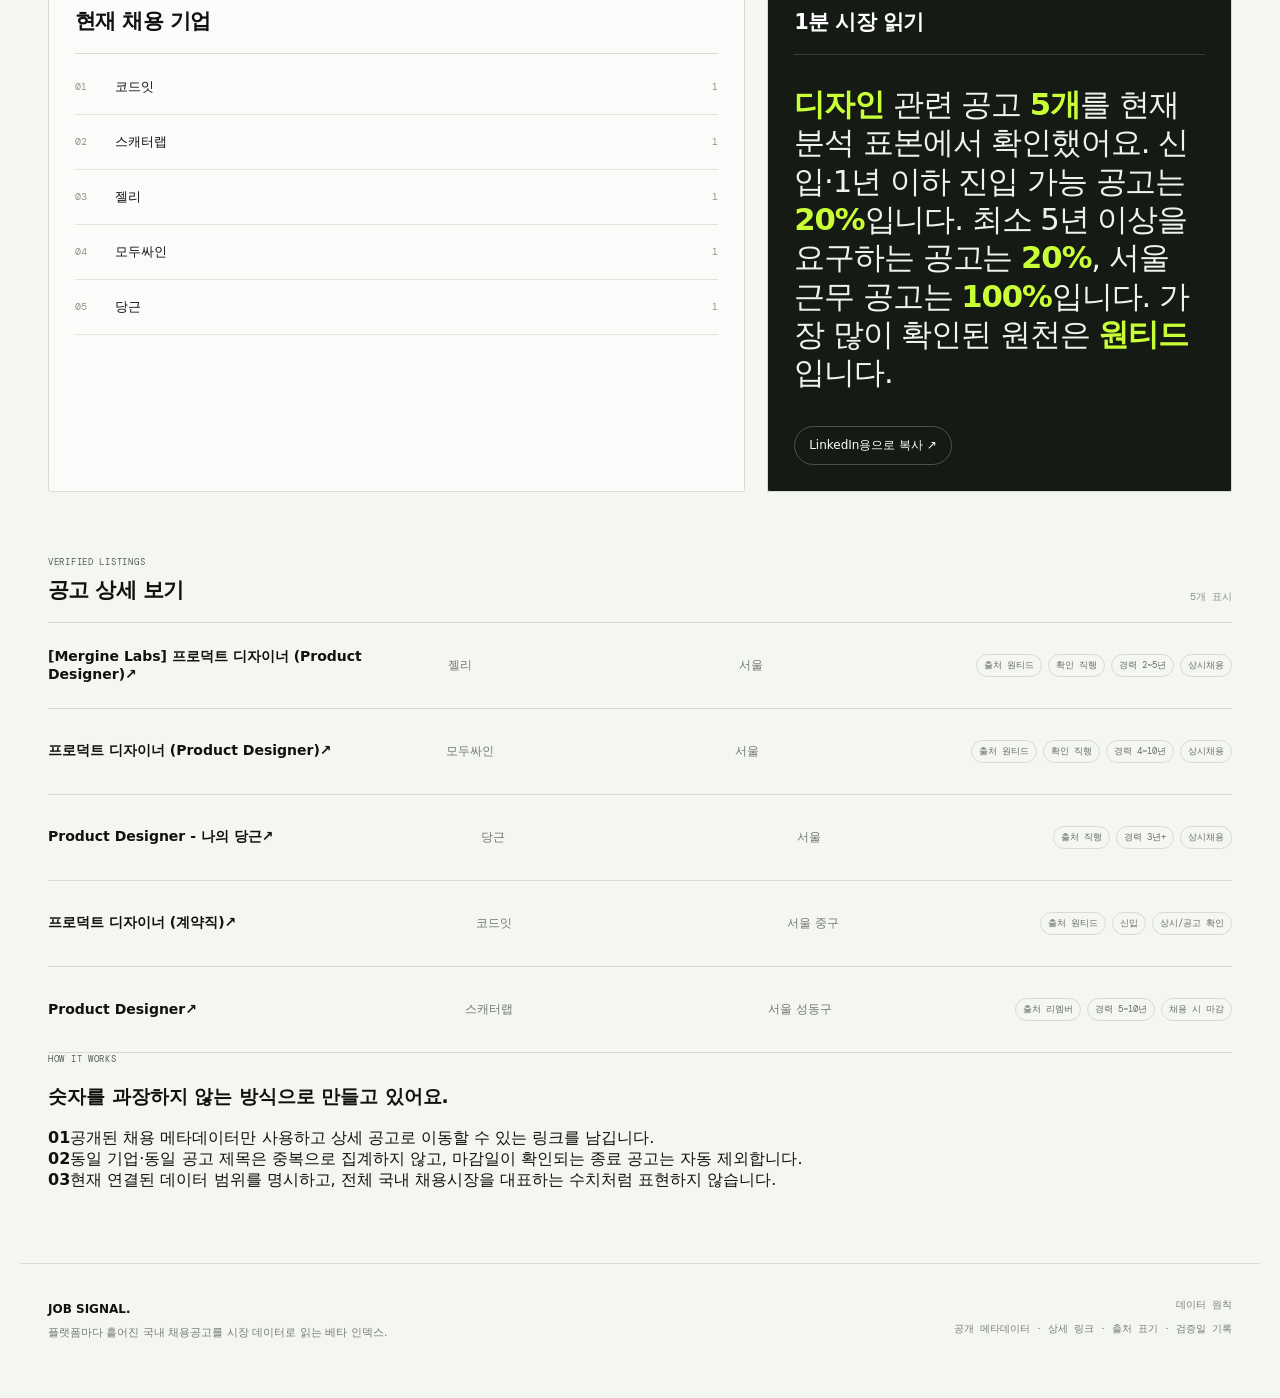
==== commit 54818755: "Add methodology and transparent beta coverage" ====
--- a/index.html
+++ b/index.html
@@ -6,6 +6,10 @@
   <meta name="description" content="Job Signal은 흩어진 국내 채용공고를 한 번에 비교해 직무별 경력 요구, 채용 기업, 원천 플랫폼을 빠르게 보여주는 채용시장 베타 인덱스입니다." />
   <meta property="og:title" content="Job Signal — 국내 채용공고를 시장 신호로" />
   <meta property="og:description" content="플랫폼마다 흩어진 국내 채용공고를 한 번에 비교해보세요." />
+  <meta property="og:type" content="website" />
+  <meta property="og:url" content="https://seulkidesign-app.github.io/job-signal/" />
+  <meta name="twitter:card" content="summary" />
+  <link rel="canonical" href="https://seulkidesign-app.github.io/job-signal/" />
   <title>Job Signal — 국내 채용공고를 시장 신호로</title>
   <link rel="preconnect" href="https://fonts.googleapis.com">
   <link rel="preconnect" href="https://fonts.gstatic.com" crossorigin>
@@ -42,9 +46,7 @@
         <button data-query="백엔드">백엔드</button>
       </div>
 
-      <p style="margin-top:18px;font-size:12px;opacity:.62;line-height:1.7">
-        VERIFIED BETA · 현재 29개 공개 공고를 원문 링크와 함께 검증해 제공합니다. 수치는 현재 연결된 베타 인덱스 범위 안에서만 계산합니다.
-      </p>
+      <p id="coverageNote" class="coverage-note">검증된 공개 공고를 원문 링크와 함께 제공합니다. 수치는 현재 베타 인덱스 범위에서만 계산합니다.</p>
     </section>
 
     <section id="dashboard" class="dashboard hidden" aria-live="polite">
@@ -62,9 +64,9 @@
 
       <div class="stat-grid">
         <article class="stat-card hero-stat">
-          <p>검색된 공고</p>
+          <p>분석 중인 공고</p>
           <strong id="matchCount">0</strong>
-          <span id="matchContext">현재 베타 인덱스 기준</span>
+          <span id="matchContext">검증 스냅샷 기준</span>
         </article>
         <article class="stat-card">
           <p>신입·1년 이하</p>
@@ -132,18 +134,28 @@
         <div class="panel-head jobs-head">
           <div>
             <p class="panel-kicker">VERIFIED LISTINGS</p>
-            <h3>원문 공고 보기</h3>
+            <h3>공고 상세 보기</h3>
           </div>
           <span id="showingCount" class="panel-note"></span>
         </div>
         <div id="jobsList" class="jobs-list"></div>
       </div>
+
+      <section class="methodology" aria-label="데이터 범위와 집계 방법">
+        <p class="panel-kicker">HOW IT WORKS</p>
+        <h3>숫자를 과장하지 않는 방식으로 만들고 있어요.</h3>
+        <div class="method-grid">
+          <div><strong>01</strong><span>공개된 채용 메타데이터만 사용하고 상세 공고로 이동할 수 있는 링크를 남깁니다.</span></div>
+          <div><strong>02</strong><span>동일 기업·동일 공고 제목은 중복으로 집계하지 않고, 마감일이 확인되는 종료 공고는 자동 제외합니다.</span></div>
+          <div><strong>03</strong><span>현재 연결된 데이터 범위를 명시하고, 전체 국내 채용시장을 대표하는 수치처럼 표현하지 않습니다.</span></div>
+        </div>
+      </section>
     </section>
 
     <section id="emptyState" class="empty-state hidden">
       <div class="empty-icon">∅</div>
       <h2>아직 베타 인덱스에 없는 검색어예요.</h2>
-      <p>현재는 ‘디자인’, ‘PM’, ‘마케팅’, ‘데이터’, ‘백엔드’를 우선 지원합니다. 범위는 계속 확장 중입니다.</p>
+      <p>현재는 ‘디자인’, ‘PM’, ‘마케팅’, ‘데이터’, ‘백엔드’를 우선 지원합니다. 결과가 없는 검색어에 임의의 숫자를 보여주지 않습니다.</p>
     </section>
 
     <section id="loadingState" class="loading-state hidden">
@@ -159,7 +171,7 @@
     </div>
     <div class="source-note">
       <span>데이터 원칙</span>
-      <span>공개 메타데이터 · 원문 링크 · 출처 표기 · 검증일 기록</span>
+      <span>공개 메타데이터 · 상세 링크 · 출처 표기 · 검증일 기록</span>
     </div>
   </footer>
 
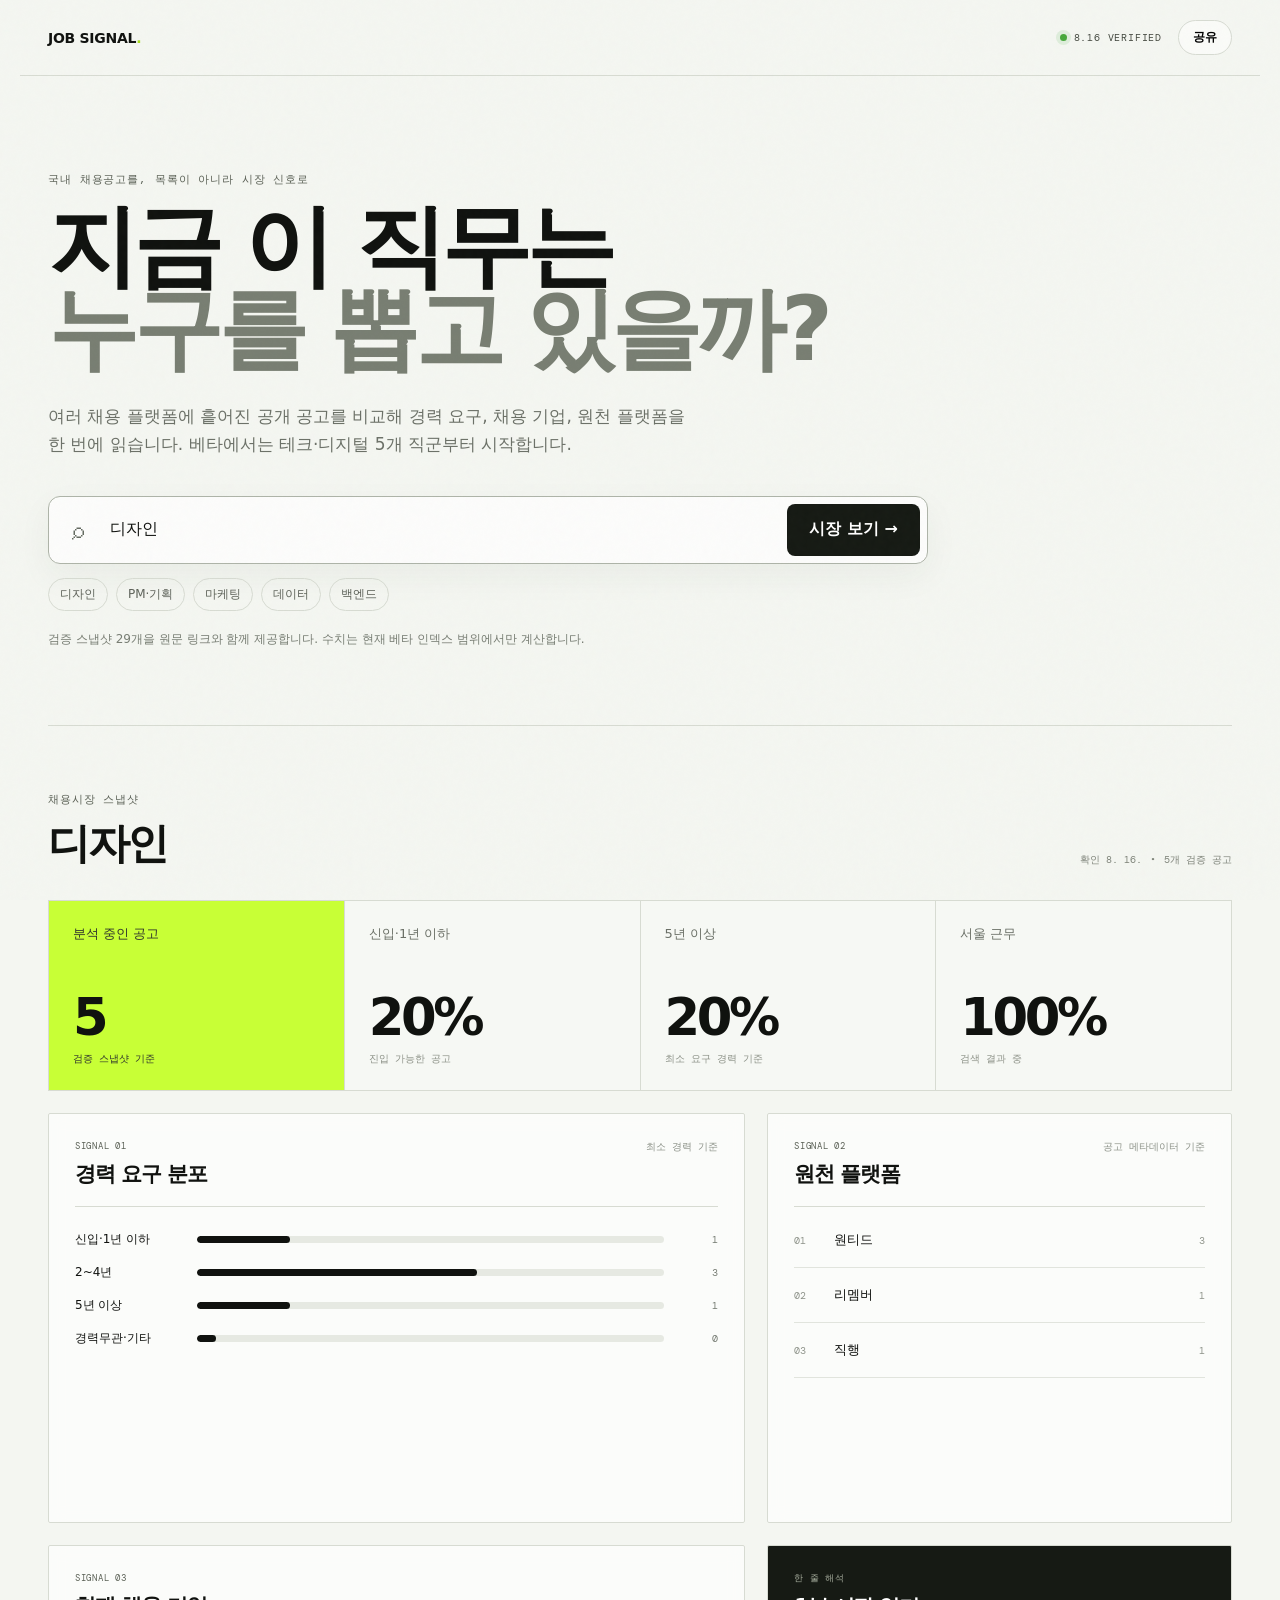
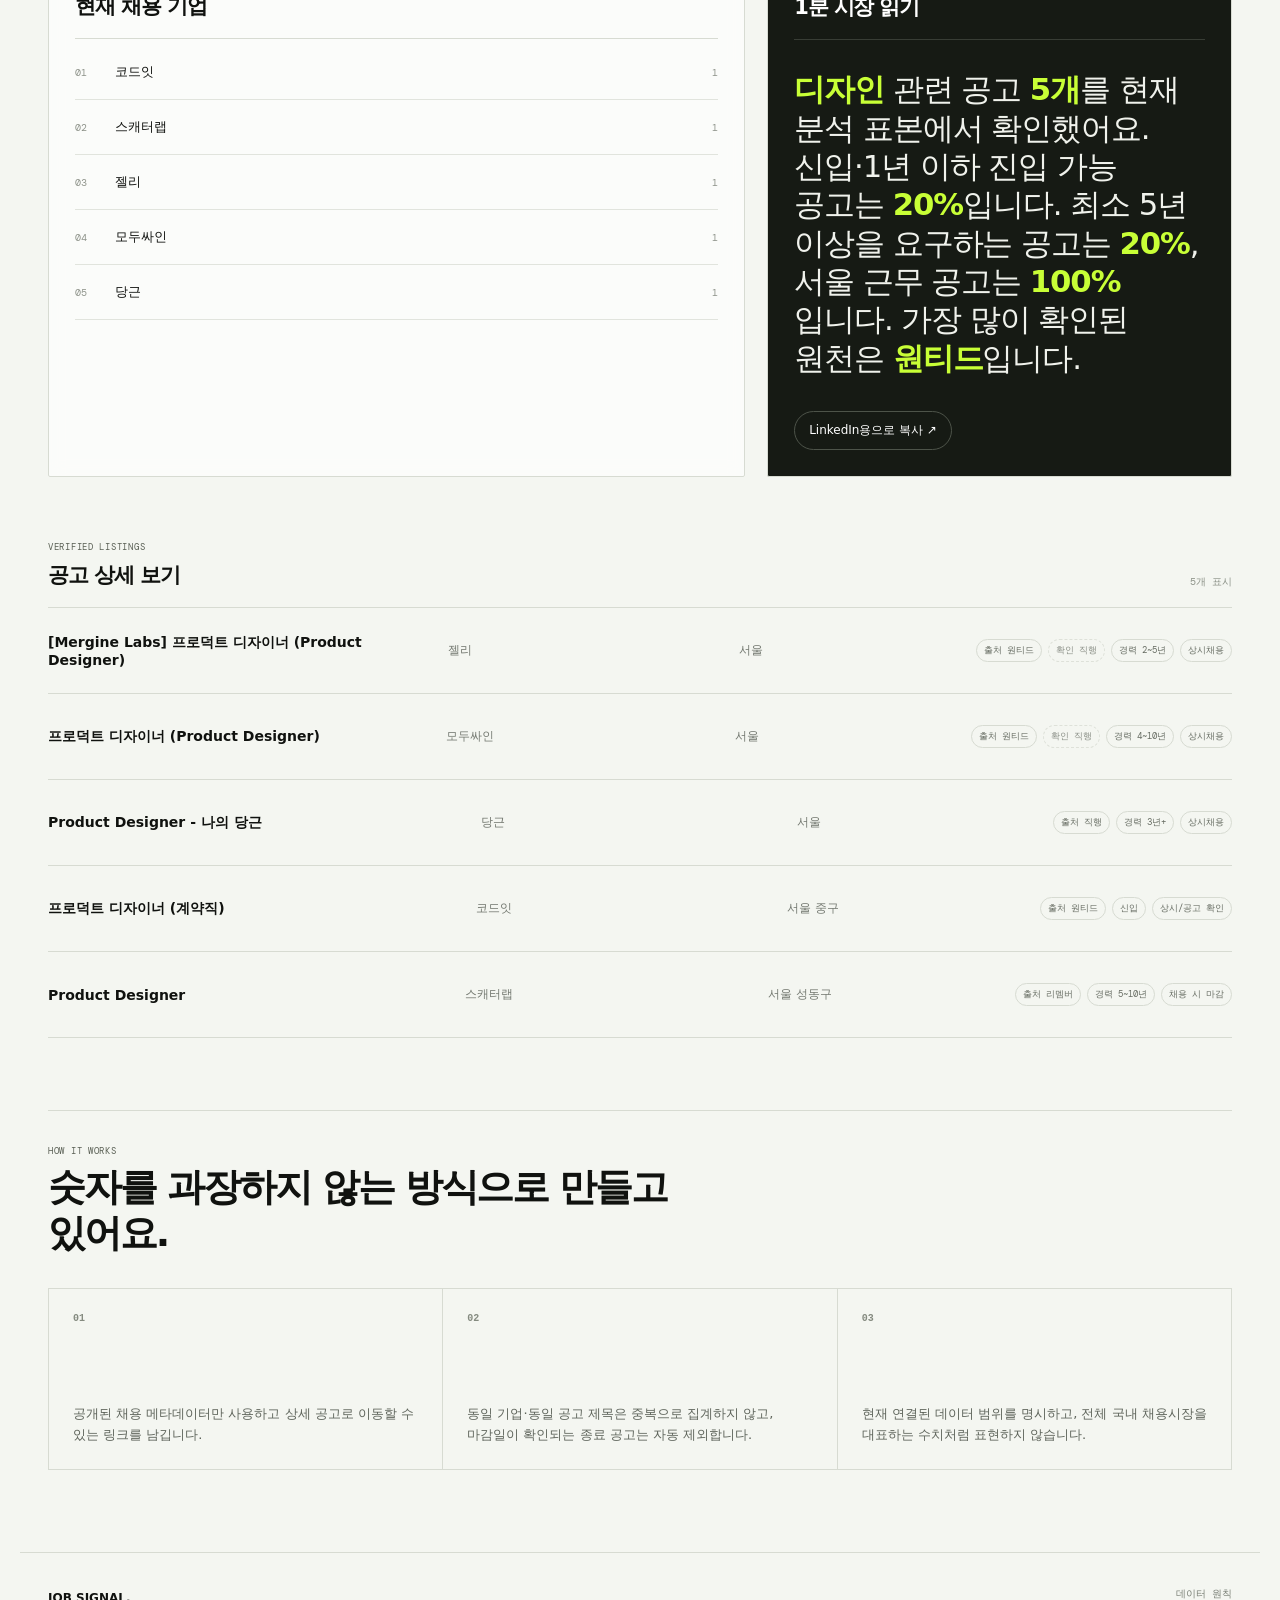
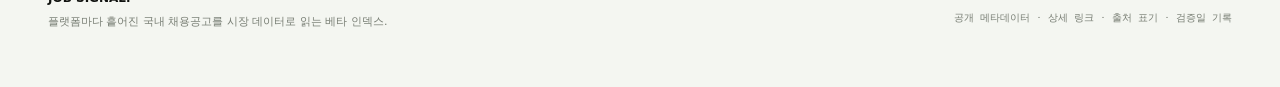
==== commit 87bb367b: "Load Korean typography polish layer" ====
--- a/index.html
+++ b/index.html
@@ -15,6 +15,7 @@
   <link rel="preconnect" href="https://fonts.gstatic.com" crossorigin>
   <link href="https://fonts.googleapis.com/css2?family=DM+Mono:wght@400;500&family=Noto+Sans+KR:wght@400;500;600;700;800&display=swap" rel="stylesheet">
   <link rel="stylesheet" href="styles.css" />
+  <link rel="stylesheet" href="polish.css" />
 </head>
 <body>
   <div class="noise"></div>
@@ -46,7 +47,7 @@
         <button data-query="백엔드">백엔드</button>
       </div>
 
-      <p id="coverageNote" class="coverage-note">검증된 공개 공고를 원문 링크와 함께 제공합니다. 수치는 현재 베타 인덱스 범위에서만 계산합니다.</p>
+      <p id="coverageNote" class="coverage-note">검증된 공개 공고를 상세 링크와 함께 제공합니다. 수치는 현재 베타 인덱스 범위에서만 계산합니다.</p>
     </section>
 
     <section id="dashboard" class="dashboard hidden" aria-live="polite">
--- a/polish.css
+++ b/polish.css
@@ -0,0 +1,98 @@
+body {
+  font-family: "Noto Sans KR", Inter, system-ui, -apple-system, BlinkMacSystemFont, "Segoe UI", sans-serif;
+  word-break: keep-all;
+}
+
+.hero h1,
+.results-heading h2,
+.panel h3,
+.job-list-wrap h3,
+.methodology h3 {
+  letter-spacing: -0.055em;
+}
+
+.coverage-note {
+  margin: 18px 0 0;
+  max-width: 820px;
+  color: #777d73;
+  font-size: 12px;
+  line-height: 1.7;
+}
+
+.quick-searches button {
+  transition: transform .15s ease, background .15s ease, border-color .15s ease;
+}
+.quick-searches button:hover {
+  transform: translateY(-1px);
+}
+
+.job-title {
+  display: flex;
+  align-items: center;
+  gap: 7px;
+}
+.open-arrow {
+  opacity: 0;
+  color: #767d71;
+  transition: opacity .15s ease, transform .15s ease;
+}
+.job-row:hover .open-arrow {
+  opacity: 1;
+  transform: translate(2px, -2px);
+}
+.tag-muted {
+  border-style: dashed;
+  opacity: .75;
+}
+
+.methodology {
+  margin-top: 72px;
+  padding: 34px 0 10px;
+  border-top: 1px solid var(--line);
+}
+.methodology h3 {
+  margin: 0;
+  max-width: 720px;
+  font-size: clamp(24px, 3vw, 38px);
+  line-height: 1.2;
+}
+.method-grid {
+  display: grid;
+  grid-template-columns: repeat(3, 1fr);
+  gap: 1px;
+  margin-top: 32px;
+  background: var(--line);
+  border: 1px solid var(--line);
+}
+.method-grid > div {
+  min-height: 180px;
+  padding: 24px;
+  display: flex;
+  flex-direction: column;
+  gap: 34px;
+  background: var(--bg);
+}
+.method-grid strong {
+  font-family: "DM Mono", monospace;
+  font-size: 10px;
+  color: #858b80;
+}
+.method-grid span {
+  margin-top: auto;
+  color: #5f655c;
+  font-size: 13px;
+  line-height: 1.65;
+}
+
+@media (max-width: 900px) {
+  .method-grid { grid-template-columns: 1fr; }
+  .method-grid > div { min-height: 130px; gap: 20px; }
+}
+
+@media (max-width: 600px) {
+  body { word-break: normal; }
+  .coverage-note { font-size: 11px; }
+  .methodology { margin-top: 52px; }
+  .methodology h3 { font-size: 28px; }
+  .open-arrow { opacity: 1; }
+}
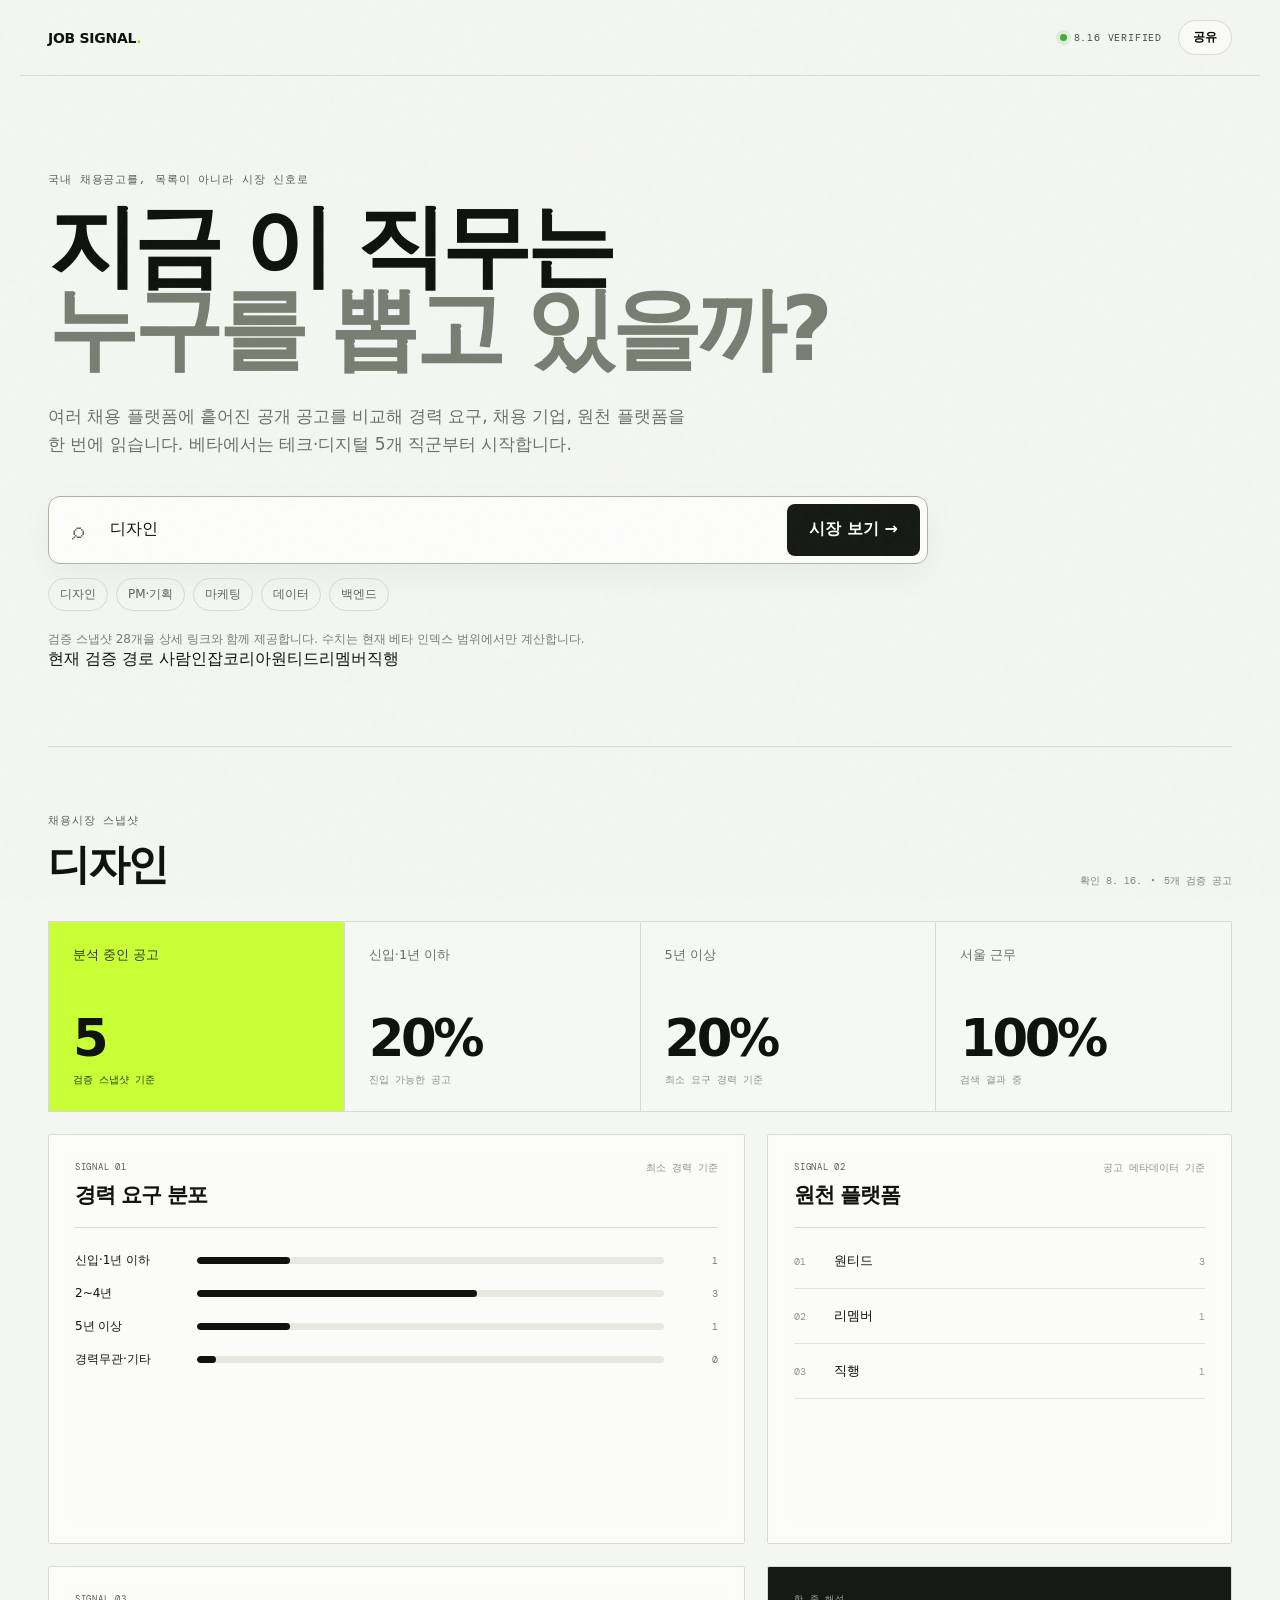
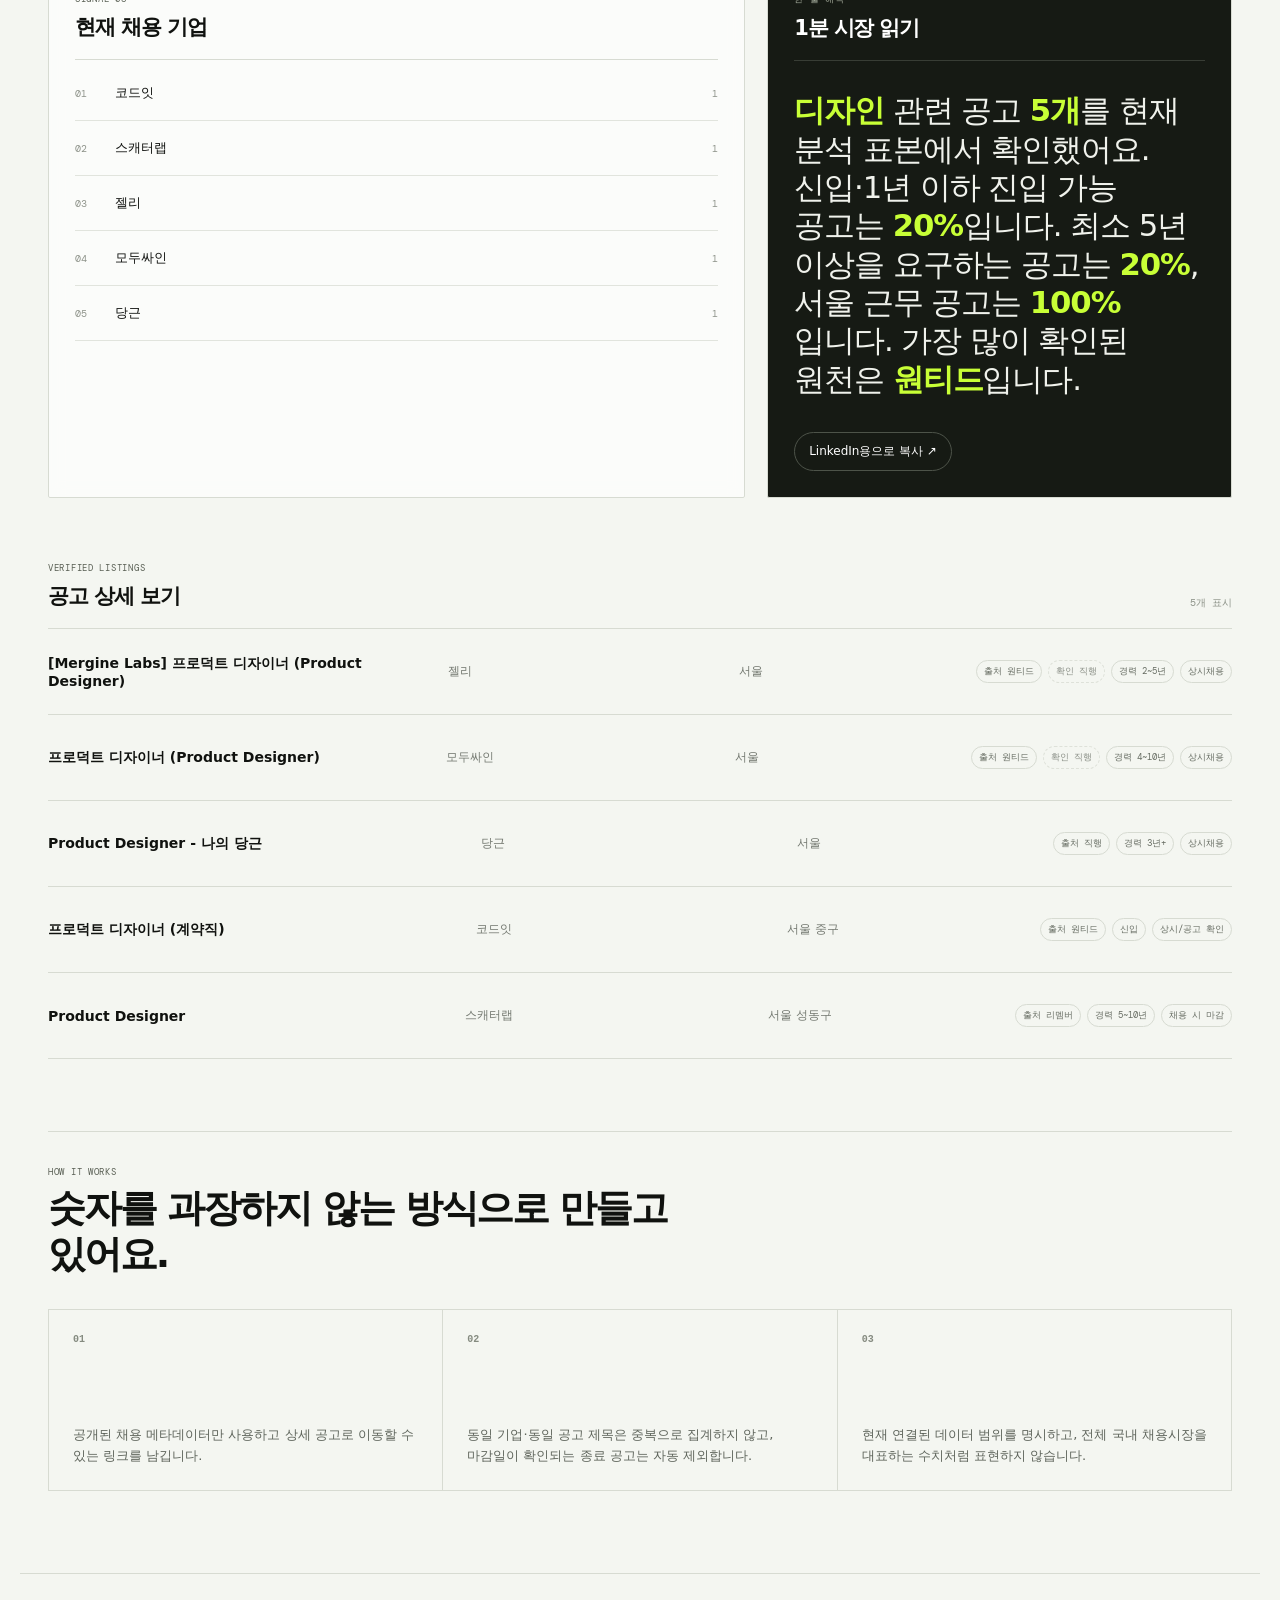
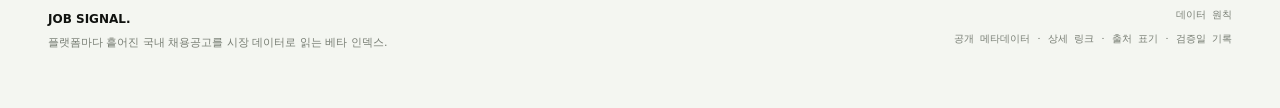
==== commit ddbccee0: "Show five-platform verification coverage on landing" ====
--- a/index.html
+++ b/index.html
@@ -10,6 +10,7 @@
   <meta property="og:url" content="https://seulkidesign-app.github.io/job-signal/" />
   <meta name="twitter:card" content="summary" />
   <link rel="canonical" href="https://seulkidesign-app.github.io/job-signal/" />
+  <link rel="icon" href="favicon.svg" type="image/svg+xml" />
   <title>Job Signal — 국내 채용공고를 시장 신호로</title>
   <link rel="preconnect" href="https://fonts.googleapis.com">
   <link rel="preconnect" href="https://fonts.gstatic.com" crossorigin>
@@ -48,6 +49,10 @@
       </div>
 
       <p id="coverageNote" class="coverage-note">검증된 공개 공고를 상세 링크와 함께 제공합니다. 수치는 현재 베타 인덱스 범위에서만 계산합니다.</p>
+      <div class="platform-strip" aria-label="현재 검증 경로">
+        <span class="platform-label">현재 검증 경로</span>
+        <span>사람인</span><span>잡코리아</span><span>원티드</span><span>리멤버</span><span>직행</span>
+      </div>
     </section>
 
     <section id="dashboard" class="dashboard hidden" aria-live="polite">
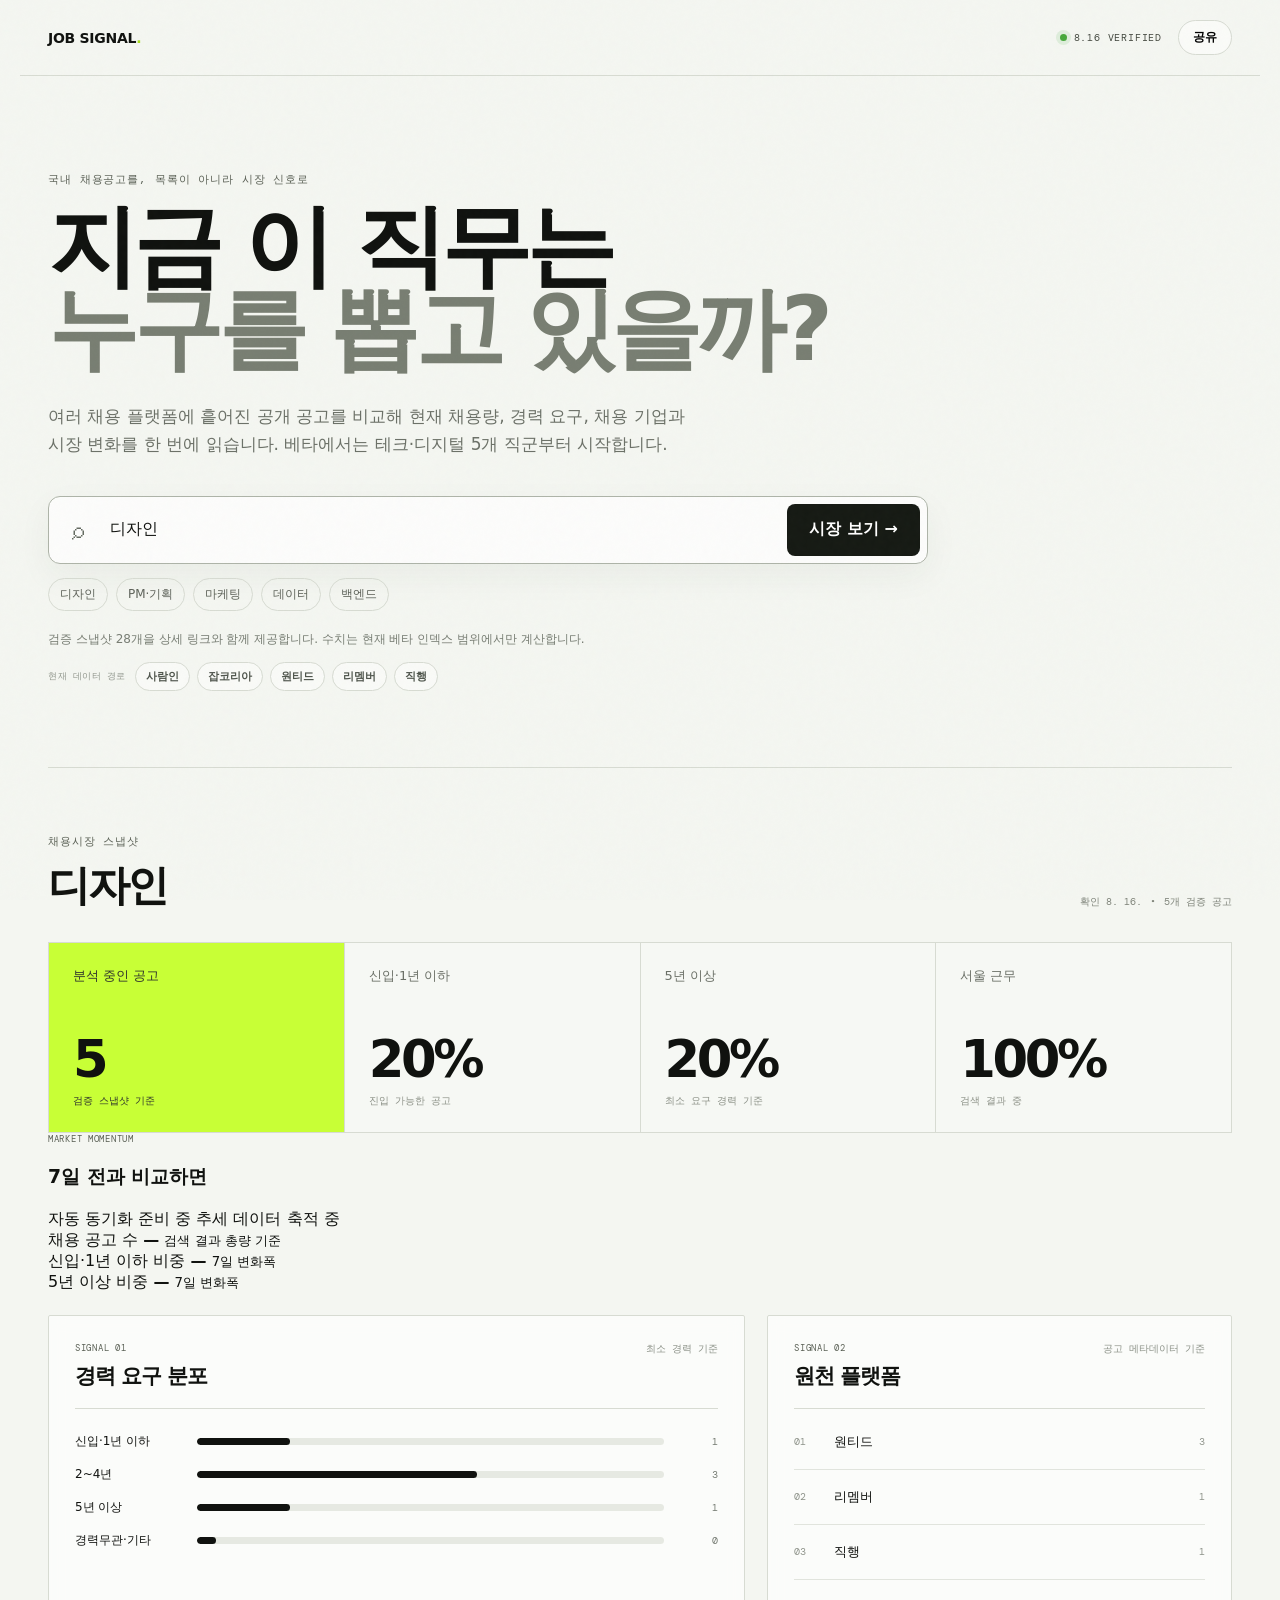
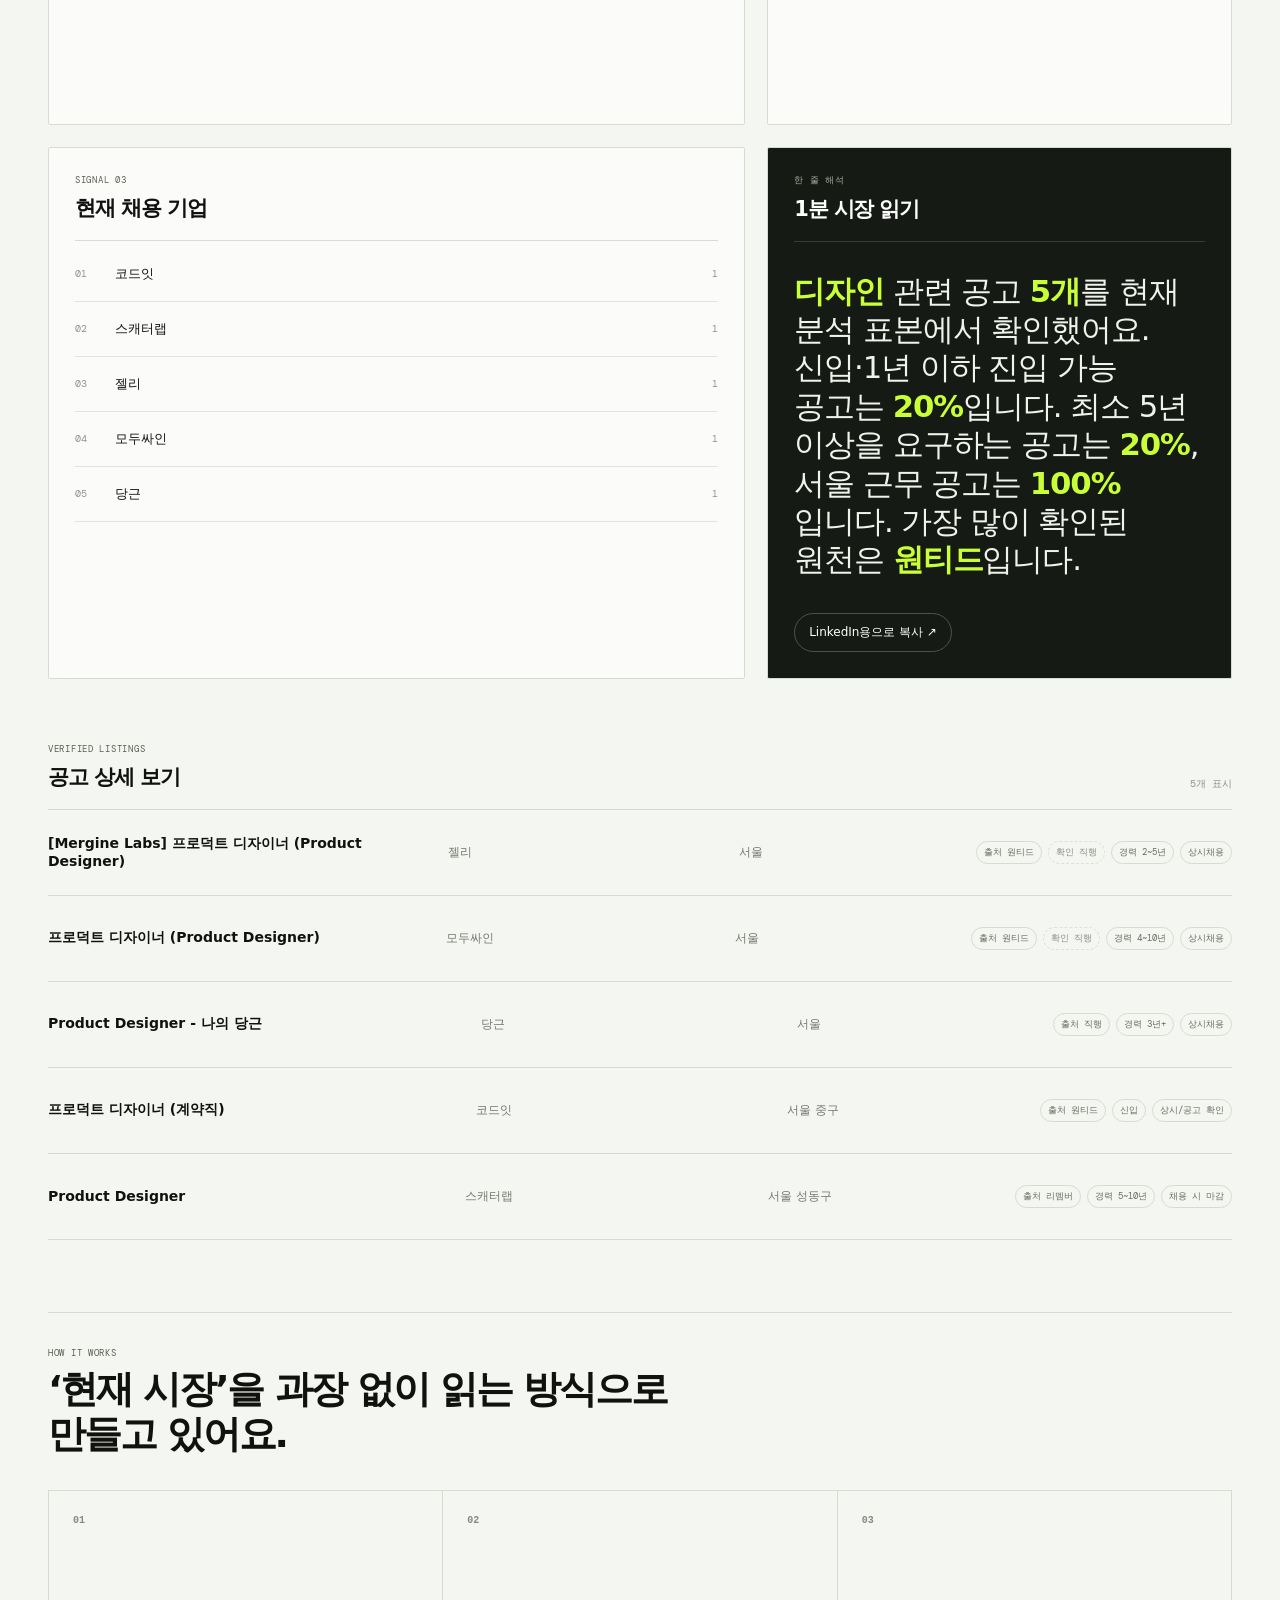
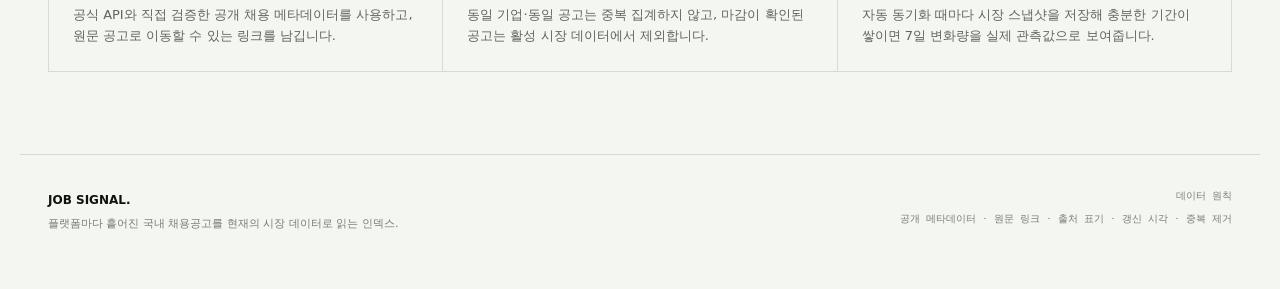
==== commit 9d260e4b: "Add market momentum and live sync status UI" ====
--- a/index.html
+++ b/index.html
@@ -3,15 +3,15 @@
 <head>
   <meta charset="UTF-8" />
   <meta name="viewport" content="width=device-width, initial-scale=1.0" />
-  <meta name="description" content="Job Signal은 흩어진 국내 채용공고를 한 번에 비교해 직무별 경력 요구, 채용 기업, 원천 플랫폼을 빠르게 보여주는 채용시장 베타 인덱스입니다." />
-  <meta property="og:title" content="Job Signal — 국내 채용공고를 시장 신호로" />
-  <meta property="og:description" content="플랫폼마다 흩어진 국내 채용공고를 한 번에 비교해보세요." />
+  <meta name="description" content="Job Signal은 국내 채용공고를 직무별로 비교해 현재 채용량, 경력 요구, 채용 기업과 시장 변화를 빠르게 보여주는 채용시장 인덱스입니다." />
+  <meta property="og:title" content="Job Signal — 국내 채용시장을 한눈에" />
+  <meta property="og:description" content="흩어진 국내 채용공고를 모아 지금 어떤 직무가 누구를 뽑는지 시장 신호로 읽어보세요." />
   <meta property="og:type" content="website" />
   <meta property="og:url" content="https://seulkidesign-app.github.io/job-signal/" />
-  <meta name="twitter:card" content="summary" />
+  <meta name="twitter:card" content="summary_large_image" />
   <link rel="canonical" href="https://seulkidesign-app.github.io/job-signal/" />
   <link rel="icon" href="favicon.svg" type="image/svg+xml" />
-  <title>Job Signal — 국내 채용공고를 시장 신호로</title>
+  <title>Job Signal — 국내 채용시장을 한눈에</title>
   <link rel="preconnect" href="https://fonts.googleapis.com">
   <link rel="preconnect" href="https://fonts.gstatic.com" crossorigin>
   <link href="https://fonts.googleapis.com/css2?family=DM+Mono:wght@400;500&family=Noto+Sans+KR:wght@400;500;600;700;800&display=swap" rel="stylesheet">
@@ -32,7 +32,7 @@
     <section class="hero">
       <p class="eyebrow">국내 채용공고를, 목록이 아니라 시장 신호로</p>
       <h1>지금 이 직무는<br><span>누구를 뽑고 있을까?</span></h1>
-      <p class="hero-copy">여러 채용 플랫폼에 흩어진 공개 공고를 비교해 경력 요구, 채용 기업, 원천 플랫폼을 한 번에 읽습니다. 베타에서는 테크·디지털 5개 직군부터 시작합니다.</p>
+      <p class="hero-copy">여러 채용 플랫폼에 흩어진 공개 공고를 비교해 현재 채용량, 경력 요구, 채용 기업과 시장 변화를 한 번에 읽습니다. 베타에서는 테크·디지털 5개 직군부터 시작합니다.</p>
 
       <form id="searchForm" class="search-shell">
         <div class="search-icon">⌕</div>
@@ -48,9 +48,9 @@
         <button data-query="백엔드">백엔드</button>
       </div>
 
-      <p id="coverageNote" class="coverage-note">검증된 공개 공고를 상세 링크와 함께 제공합니다. 수치는 현재 베타 인덱스 범위에서만 계산합니다.</p>
-      <div class="platform-strip" aria-label="현재 검증 경로">
-        <span class="platform-label">현재 검증 경로</span>
+      <p id="coverageNote" class="coverage-note">검증된 공개 공고를 상세 링크와 함께 제공합니다. 수치는 현재 연결된 데이터 범위에서만 계산합니다.</p>
+      <div class="platform-strip" aria-label="현재 데이터 경로">
+        <span class="platform-label">현재 데이터 경로</span>
         <span>사람인</span><span>잡코리아</span><span>원티드</span><span>리멤버</span><span>직행</span>
       </div>
     </section>
@@ -91,6 +91,36 @@
         </article>
       </div>
 
+      <section class="momentum" aria-label="채용시장 변화">
+        <div class="momentum-head">
+          <div>
+            <p class="panel-kicker">MARKET MOMENTUM</p>
+            <h3>7일 전과 비교하면</h3>
+          </div>
+          <div class="sync-meta">
+            <span id="syncFreshness">자동 동기화 준비 중</span>
+            <span id="trendStatus">추세 데이터 축적 중</span>
+          </div>
+        </div>
+        <div class="momentum-grid">
+          <div class="momentum-cell">
+            <span>채용 공고 수</span>
+            <strong id="trendCount">—</strong>
+            <small>검색 결과 총량 기준</small>
+          </div>
+          <div class="momentum-cell">
+            <span>신입·1년 이하 비중</span>
+            <strong id="trendJunior">—</strong>
+            <small>7일 변화폭</small>
+          </div>
+          <div class="momentum-cell">
+            <span>5년 이상 비중</span>
+            <strong id="trendSenior">—</strong>
+            <small>7일 변화폭</small>
+          </div>
+        </div>
+      </section>
+
       <div class="insight-grid">
         <article class="panel skills-panel">
           <div class="panel-head">
@@ -149,39 +179,40 @@
 
       <section class="methodology" aria-label="데이터 범위와 집계 방법">
         <p class="panel-kicker">HOW IT WORKS</p>
-        <h3>숫자를 과장하지 않는 방식으로 만들고 있어요.</h3>
+        <h3>‘현재 시장’을 과장 없이 읽는 방식으로 만들고 있어요.</h3>
         <div class="method-grid">
-          <div><strong>01</strong><span>공개된 채용 메타데이터만 사용하고 상세 공고로 이동할 수 있는 링크를 남깁니다.</span></div>
-          <div><strong>02</strong><span>동일 기업·동일 공고 제목은 중복으로 집계하지 않고, 마감일이 확인되는 종료 공고는 자동 제외합니다.</span></div>
-          <div><strong>03</strong><span>현재 연결된 데이터 범위를 명시하고, 전체 국내 채용시장을 대표하는 수치처럼 표현하지 않습니다.</span></div>
+          <div><strong>01</strong><span>공식 API와 직접 검증한 공개 채용 메타데이터를 사용하고, 원문 공고로 이동할 수 있는 링크를 남깁니다.</span></div>
+          <div><strong>02</strong><span>동일 기업·동일 공고는 중복 집계하지 않고, 마감이 확인된 공고는 활성 시장 데이터에서 제외합니다.</span></div>
+          <div><strong>03</strong><span>자동 동기화 때마다 시장 스냅샷을 저장해 충분한 기간이 쌓이면 7일 변화량을 실제 관측값으로 보여줍니다.</span></div>
         </div>
       </section>
     </section>
 
     <section id="emptyState" class="empty-state hidden">
       <div class="empty-icon">∅</div>
-      <h2>아직 베타 인덱스에 없는 검색어예요.</h2>
+      <h2>아직 지원하지 않는 검색어예요.</h2>
       <p>현재는 ‘디자인’, ‘PM’, ‘마케팅’, ‘데이터’, ‘백엔드’를 우선 지원합니다. 결과가 없는 검색어에 임의의 숫자를 보여주지 않습니다.</p>
     </section>
 
     <section id="loadingState" class="loading-state hidden">
       <div class="loader"></div>
-      <p>공고를 비교하는 중…</p>
+      <p>채용시장을 읽는 중…</p>
     </section>
   </main>
 
   <footer>
     <div>
       <strong>JOB SIGNAL.</strong>
-      <p>플랫폼마다 흩어진 국내 채용공고를 시장 데이터로 읽는 베타 인덱스.</p>
+      <p>플랫폼마다 흩어진 국내 채용공고를 현재의 시장 데이터로 읽는 인덱스.</p>
     </div>
     <div class="source-note">
       <span>데이터 원칙</span>
-      <span>공개 메타데이터 · 상세 링크 · 출처 표기 · 검증일 기록</span>
+      <span>공개 메타데이터 · 원문 링크 · 출처 표기 · 갱신 시각 · 중복 제거</span>
     </div>
   </footer>
 
   <div id="toast" class="toast" role="status">복사했어요</div>
   <script src="app.js"></script>
+  <script src="market-trends.js"></script>
 </body>
 </html>
--- a/polish.css
+++ b/polish.css
@@ -17,6 +17,31 @@
   color: #777d73;
   font-size: 12px;
   line-height: 1.7;
+}
+
+.platform-strip {
+  display: flex;
+  flex-wrap: wrap;
+  align-items: center;
+  gap: 7px;
+  margin-top: 13px;
+}
+.platform-strip > span:not(.platform-label) {
+  padding: 6px 10px;
+  border: 1px solid var(--line);
+  border-radius: 999px;
+  background: rgba(255,255,255,.42);
+  color: #4f554c;
+  font-size: 11px;
+  font-weight: 600;
+}
+.platform-label {
+  margin-right: 2px;
+  color: #92978e;
+  font-family: "DM Mono", monospace;
+  font-size: 9px;
+  letter-spacing: .06em;
+  text-transform: uppercase;
 }
 
 .quick-searches button {
@@ -92,6 +117,8 @@
 @media (max-width: 600px) {
   body { word-break: normal; }
   .coverage-note { font-size: 11px; }
+  .platform-strip { gap: 6px; }
+  .platform-label { width: 100%; margin-bottom: 2px; }
   .methodology { margin-top: 52px; }
   .methodology h3 { font-size: 28px; }
   .open-arrow { opacity: 1; }
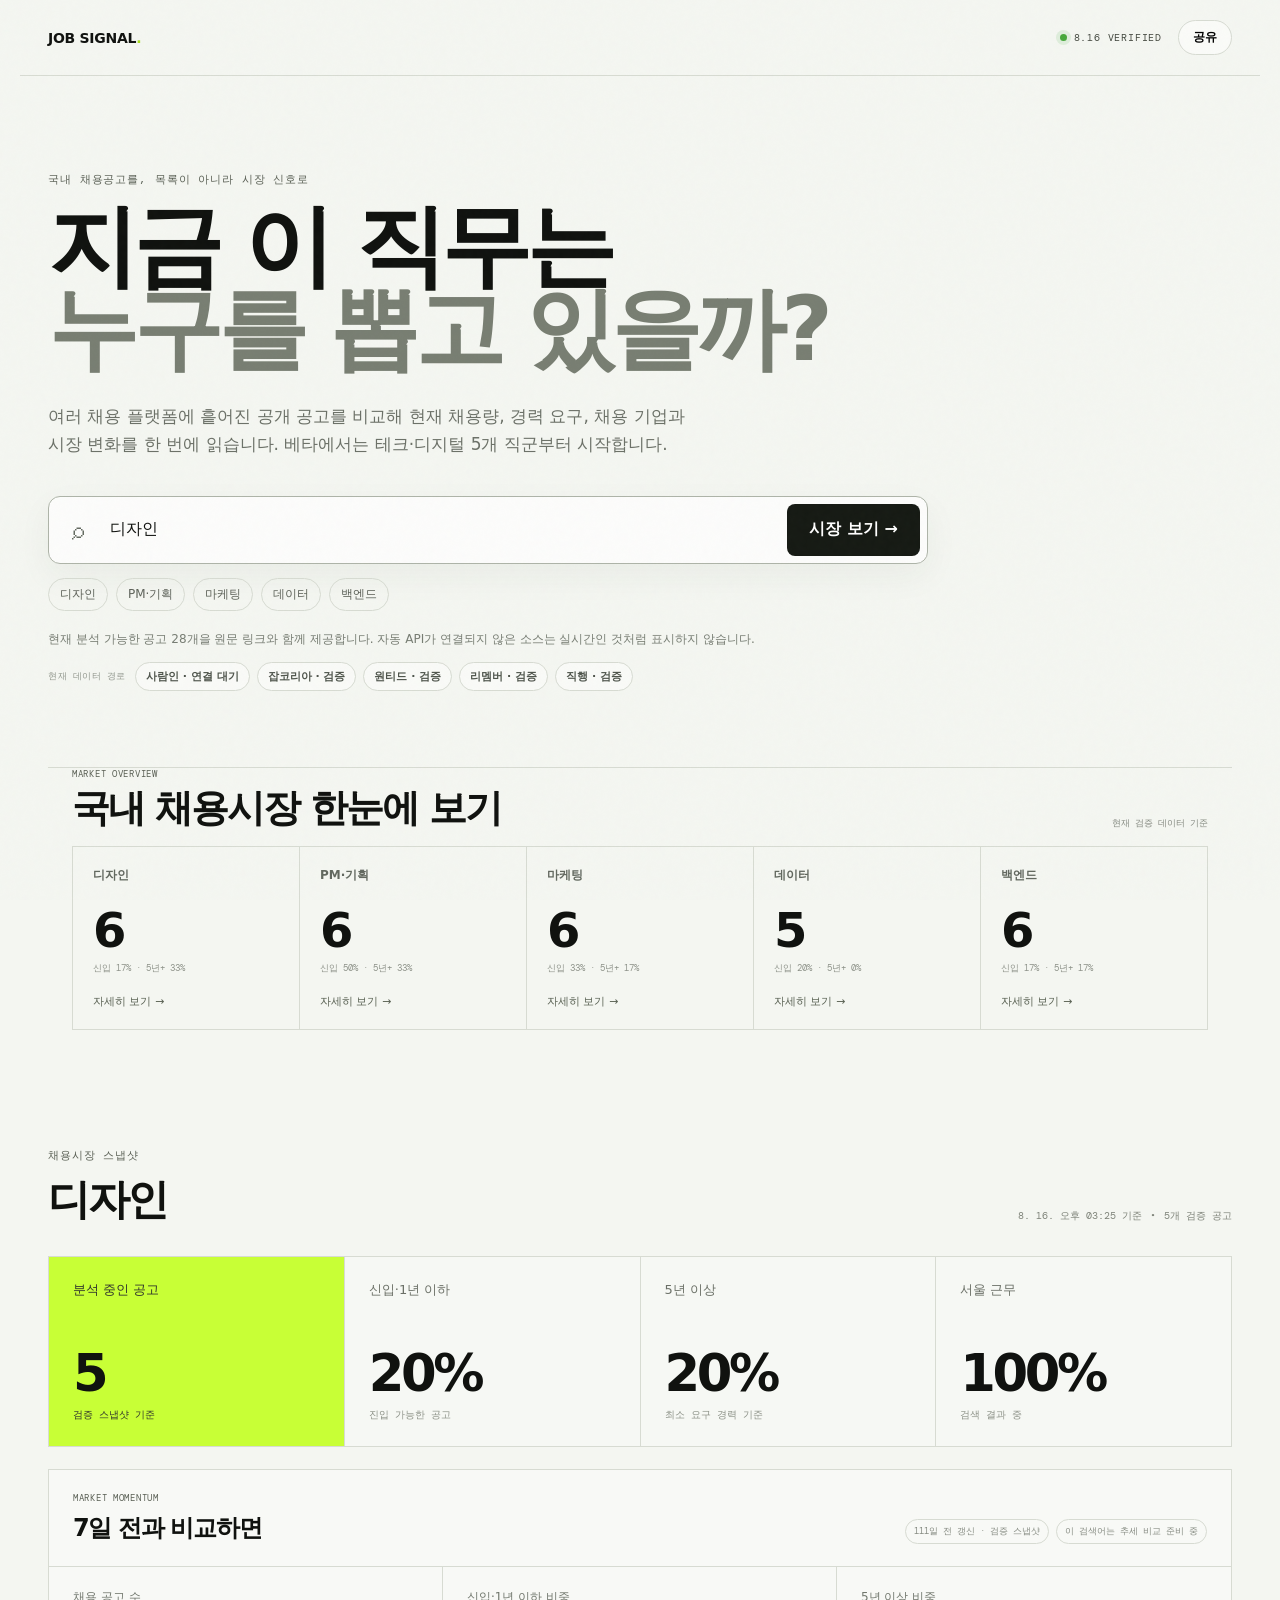
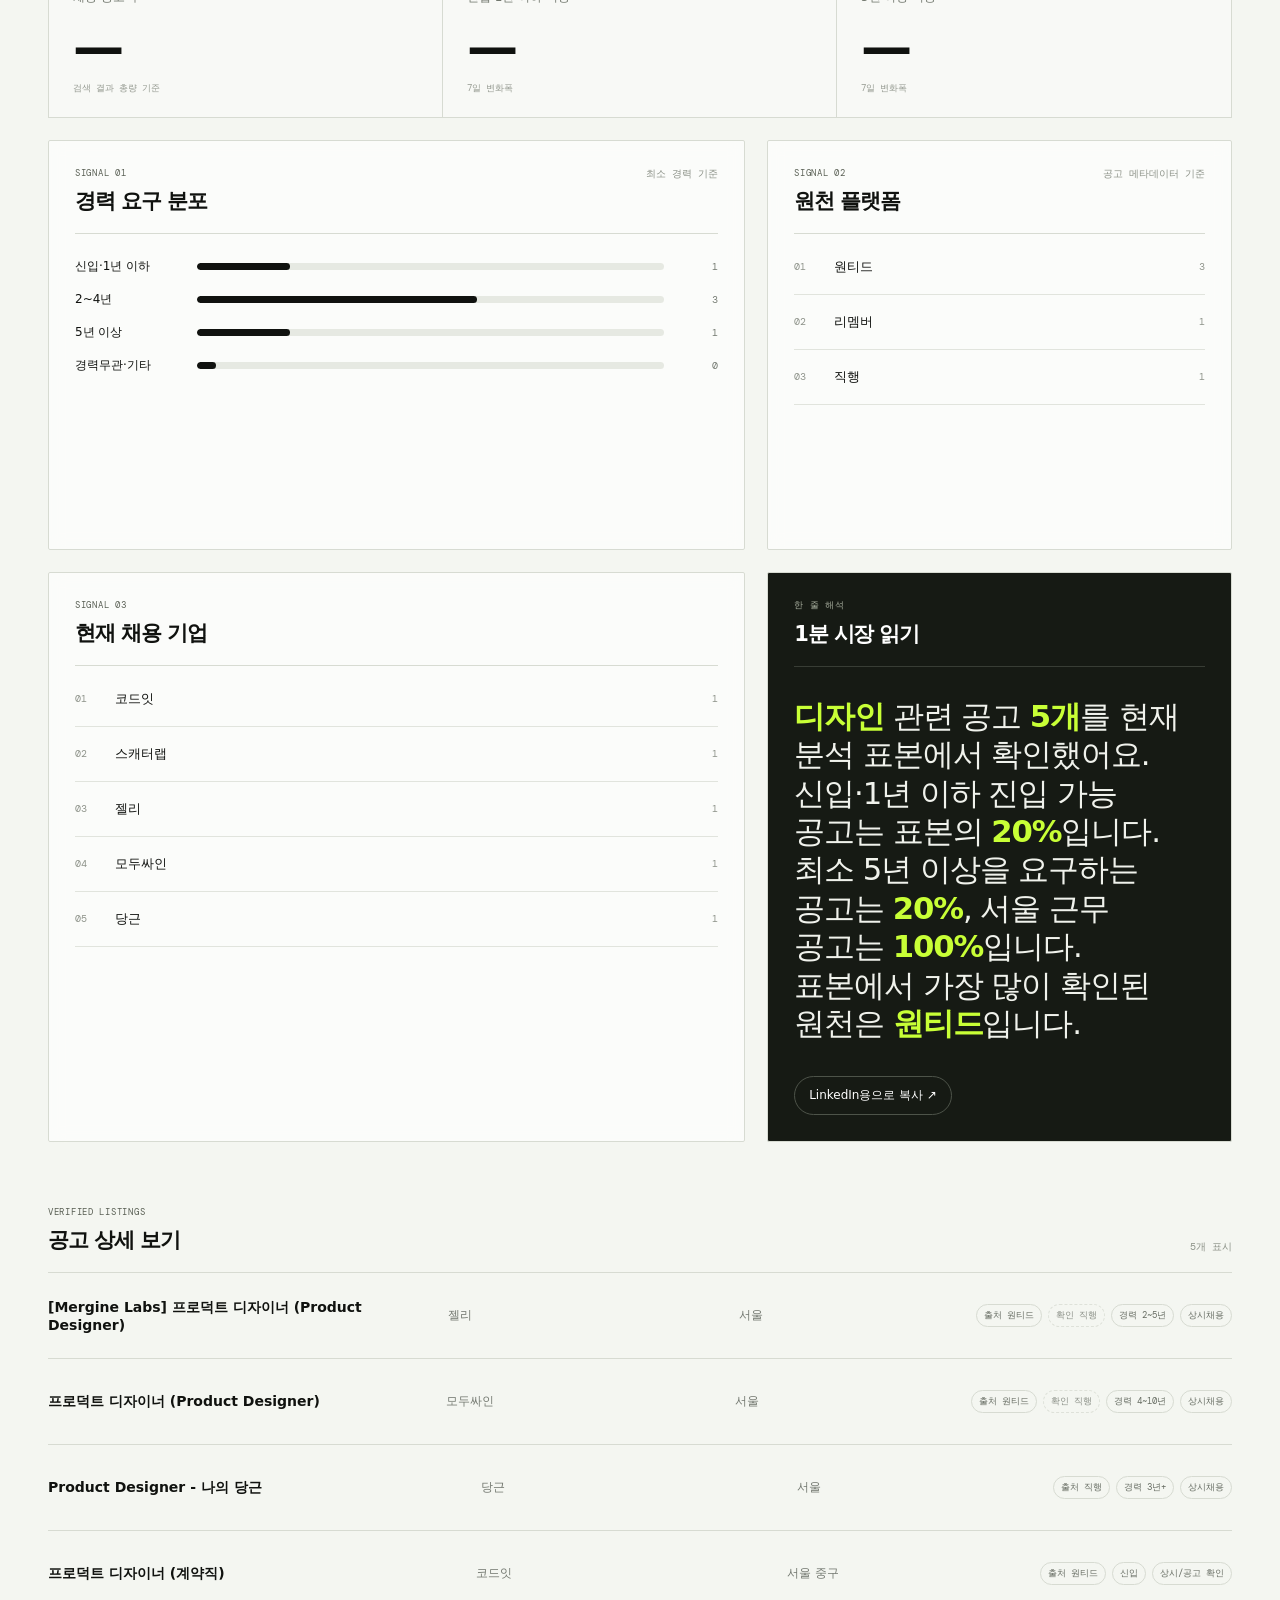
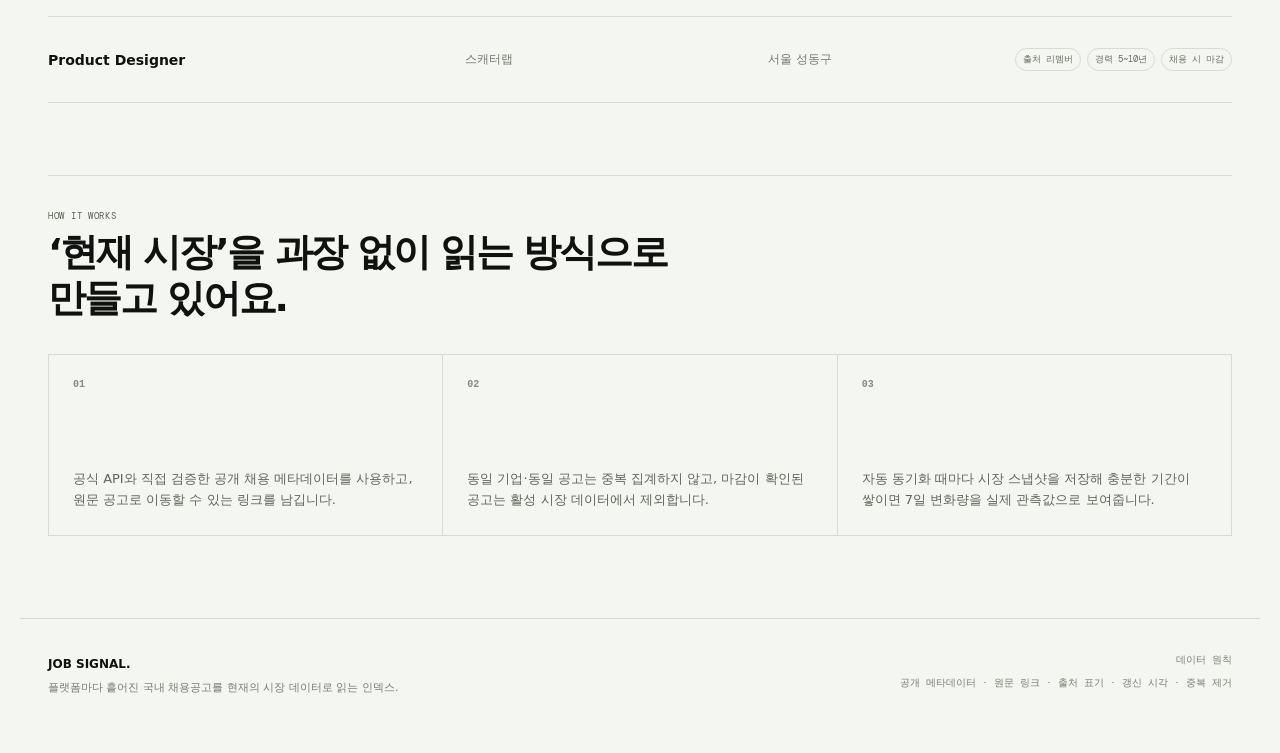
==== commit b48f923f: "Add social sharing metadata" ====
--- a/index.html
+++ b/index.html
@@ -8,7 +8,14 @@
   <meta property="og:description" content="흩어진 국내 채용공고를 모아 지금 어떤 직무가 누구를 뽑는지 시장 신호로 읽어보세요." />
   <meta property="og:type" content="website" />
   <meta property="og:url" content="https://seulkidesign-app.github.io/job-signal/" />
+  <meta property="og:image" content="https://seulkidesign-app.github.io/job-signal/og/job-signal.png" />
+  <meta property="og:image:width" content="1200" />
+  <meta property="og:image:height" content="630" />
+  <meta property="og:image:alt" content="Job Signal — 지금 이 직무는 누구를 뽑고 있을까?" />
   <meta name="twitter:card" content="summary_large_image" />
+  <meta name="twitter:title" content="Job Signal — 국내 채용시장을 한눈에" />
+  <meta name="twitter:description" content="흩어진 국내 채용공고를 현재의 시장 신호로 읽어보세요." />
+  <meta name="twitter:image" content="https://seulkidesign-app.github.io/job-signal/og/job-signal.png" />
   <link rel="canonical" href="https://seulkidesign-app.github.io/job-signal/" />
   <link rel="icon" href="favicon.svg" type="image/svg+xml" />
   <title>Job Signal — 국내 채용시장을 한눈에</title>
--- a/polish.css
+++ b/polish.css
@@ -7,7 +7,9 @@
 .results-heading h2,
 .panel h3,
 .job-list-wrap h3,
-.methodology h3 {
+.methodology h3,
+.momentum h3,
+.market-overview h2 {
   letter-spacing: -0.055em;
 }
 
@@ -35,6 +37,14 @@
   font-size: 11px;
   font-weight: 600;
 }
+.platform-strip [data-source-status="needs_secret"] {
+  border-style: dashed;
+  color: #7a6750;
+}
+.platform-strip [data-source-status="live"] {
+  border-color: #a9c985;
+  background: rgba(203,255,139,.3);
+}
 .platform-label {
   margin-right: 2px;
   color: #92978e;
@@ -49,6 +59,143 @@
 }
 .quick-searches button:hover {
   transform: translateY(-1px);
+}
+
+.market-overview {
+  margin: 0 auto 52px;
+  max-width: 1200px;
+  padding: 0 24px;
+}
+.overview-head {
+  display: flex;
+  align-items: flex-end;
+  justify-content: space-between;
+  gap: 20px;
+  margin-bottom: 16px;
+}
+.overview-head h2 {
+  margin: 6px 0 0;
+  font-size: clamp(26px, 3vw, 38px);
+  line-height: 1.1;
+}
+.overview-head > span {
+  color: #858a81;
+  font-family: "DM Mono", monospace;
+  font-size: 9px;
+}
+.overview-grid {
+  display: grid;
+  grid-template-columns: repeat(5, 1fr);
+  gap: 1px;
+  border: 1px solid var(--line);
+  background: var(--line);
+}
+.overview-card {
+  min-height: 182px;
+  padding: 20px;
+  display: flex;
+  flex-direction: column;
+  background: var(--bg);
+  color: inherit;
+  text-decoration: none;
+  transition: transform .16s ease, background .16s ease;
+}
+.overview-card:hover {
+  transform: translateY(-2px);
+  background: rgba(255,255,255,.72);
+}
+.overview-card > span {
+  color: #62685f;
+  font-size: 12px;
+  font-weight: 700;
+}
+.overview-card strong {
+  margin-top: 22px;
+  font-size: clamp(34px, 4vw, 48px);
+  line-height: 1;
+  letter-spacing: -.06em;
+}
+.overview-card small {
+  margin-top: 8px;
+  color: #8d9289;
+  font-family: "DM Mono", monospace;
+  font-size: 9px;
+}
+.overview-card em {
+  margin-top: auto;
+  color: #596153;
+  font-size: 11px;
+  font-style: normal;
+}
+
+.momentum {
+  margin-top: 22px;
+  border: 1px solid var(--line);
+  background: rgba(255,255,255,.3);
+}
+.momentum-head {
+  display: flex;
+  align-items: flex-end;
+  justify-content: space-between;
+  gap: 20px;
+  padding: 22px 24px;
+  border-bottom: 1px solid var(--line);
+}
+.momentum-head h3 {
+  margin: 7px 0 0;
+  font-size: 24px;
+}
+.sync-meta {
+  display: flex;
+  flex-wrap: wrap;
+  justify-content: flex-end;
+  gap: 7px;
+  color: #858a81;
+  font-family: "DM Mono", monospace;
+  font-size: 9px;
+}
+.sync-meta span {
+  padding: 5px 8px;
+  border: 1px solid var(--line);
+  border-radius: 999px;
+}
+.sync-meta .is-live {
+  color: #2b3327;
+  border-color: #a9c985;
+  background: rgba(203,255,139,.3);
+}
+.sync-meta .is-stale {
+  color: #7d4e22;
+  border-color: #d7b58d;
+  background: rgba(255,224,184,.36);
+}
+.momentum-grid {
+  display: grid;
+  grid-template-columns: repeat(3, 1fr);
+}
+.momentum-cell {
+  min-height: 150px;
+  padding: 22px 24px;
+  display: flex;
+  flex-direction: column;
+  border-right: 1px solid var(--line);
+}
+.momentum-cell:last-child { border-right: 0; }
+.momentum-cell > span {
+  color: #71776d;
+  font-size: 12px;
+}
+.momentum-cell strong {
+  margin-top: auto;
+  font-size: clamp(34px, 4vw, 52px);
+  line-height: 1;
+  letter-spacing: -.06em;
+}
+.momentum-cell small {
+  margin-top: 9px;
+  color: #959a91;
+  font-family: "DM Mono", monospace;
+  font-size: 9px;
 }
 
 .job-title {
@@ -109,7 +256,17 @@
   line-height: 1.65;
 }
 
+@media (max-width: 1000px) {
+  .overview-grid { grid-template-columns: repeat(2, 1fr); }
+}
+
 @media (max-width: 900px) {
+  .overview-head { align-items: flex-start; flex-direction: column; }
+  .momentum-head { align-items: flex-start; flex-direction: column; }
+  .sync-meta { justify-content: flex-start; }
+  .momentum-grid { grid-template-columns: 1fr; }
+  .momentum-cell { min-height: 120px; border-right: 0; border-bottom: 1px solid var(--line); }
+  .momentum-cell:last-child { border-bottom: 0; }
   .method-grid { grid-template-columns: 1fr; }
   .method-grid > div { min-height: 130px; gap: 20px; }
 }
@@ -119,6 +276,13 @@
   .coverage-note { font-size: 11px; }
   .platform-strip { gap: 6px; }
   .platform-label { width: 100%; margin-bottom: 2px; }
+  .market-overview { padding: 0 16px; margin-bottom: 38px; }
+  .overview-grid { grid-template-columns: 1fr; }
+  .overview-card { min-height: 138px; padding: 17px; }
+  .overview-card strong { margin-top: 14px; }
+  .momentum-head { padding: 18px; }
+  .momentum-head h3 { font-size: 21px; }
+  .momentum-cell { padding: 18px; }
   .methodology { margin-top: 52px; }
   .methodology h3 { font-size: 28px; }
   .open-arrow { opacity: 1; }
